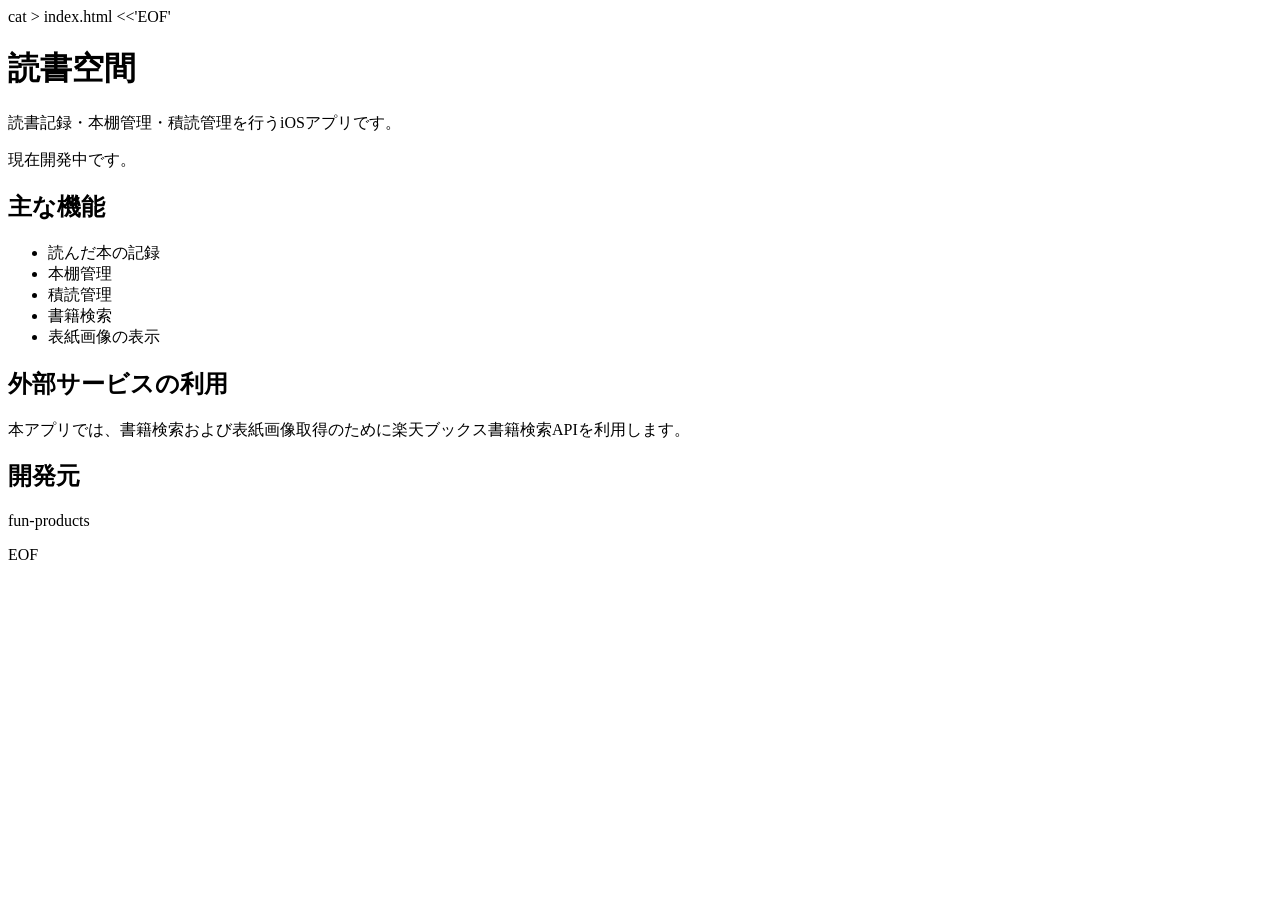
==== index.html @ 529e0588 "Add landing page" ====
cat > index.html <<'EOF' <!doctype html>
  <html lang="ja">

  <head>
    <meta charset="utf-8">
    <meta name="viewport" content="width=device-width, initial-scale=1">
    <title>読書空間</title>
    <meta name="description" content="読書記録・本棚管理・積読管理を行うiOSアプリ「読書空間」の紹介ページです。">
  </head>

  <body>
    <main>
      <h1>読書空間</h1>
      <p>読書記録・本棚管理・積読管理を行うiOSアプリです。</p>
      <p>現在開発中です。</p>

      <h2>主な機能</h2>
      <ul>
        <li>読んだ本の記録</li>
        <li>本棚管理</li>
        <li>積読管理</li>
        <li>書籍検索</li>
        <li>表紙画像の表示</li>
      </ul>

      <h2>外部サービスの利用</h2>
      <p>本アプリでは、書籍検索および表紙画像取得のために楽天ブックス書籍検索APIを利用します。</p>

      <h2>開発元</h2>
      <p>fun-products</p>
    </main>
  </body>

  </html>
  EOF
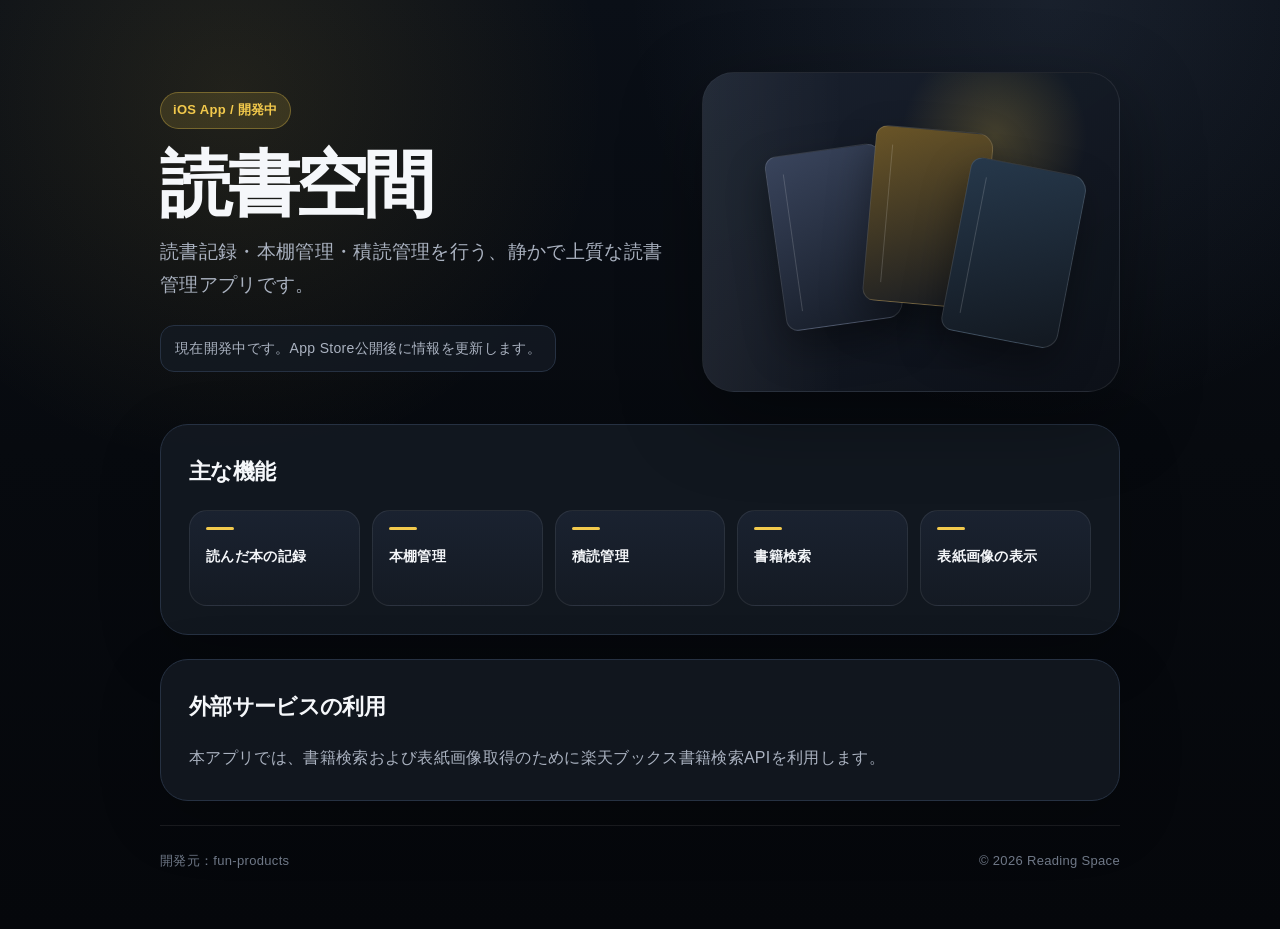
==== commit a4c4ad97: "Update landing page design" ====
--- a/index.html
+++ b/index.html
@@ -1,35 +1,307 @@
-cat > index.html <<'EOF' <!doctype html>
-  <html lang="ja">
-
-  <head>
-    <meta charset="utf-8">
-    <meta name="viewport" content="width=device-width, initial-scale=1">
-    <title>読書空間</title>
-    <meta name="description" content="読書記録・本棚管理・積読管理を行うiOSアプリ「読書空間」の紹介ページです。">
-  </head>
-
-  <body>
-    <main>
-      <h1>読書空間</h1>
-      <p>読書記録・本棚管理・積読管理を行うiOSアプリです。</p>
-      <p>現在開発中です。</p>
-
+<!doctype html>
+<html lang="ja">
+<head>
+  <meta charset="utf-8">
+  <meta name="viewport" content="width=device-width, initial-scale=1">
+  <title>読書空間</title>
+  <meta name="description" content="読書記録・本棚管理・積読管理を行うiOSアプリ「読書空間」の紹介ページです。">
+  <style>
+    :root {
+      --bg: #070A0F;
+      --bg-soft: #0D1118;
+      --card: #141A23;
+      --card-strong: #1A2230;
+      --border: #263142;
+      --text: #F5F7FA;
+      --muted: #AAB2C0;
+      --subtle: #6F7887;
+      --accent: #F2C94C;
+      --accent-soft: rgba(242, 201, 76, 0.14);
+      --shadow: rgba(0, 0, 0, 0.35);
+    }
+
+    * {
+      box-sizing: border-box;
+    }
+
+    html {
+      background: var(--bg);
+    }
+
+    body {
+      margin: 0;
+      min-height: 100vh;
+      font-family: -apple-system, BlinkMacSystemFont, "Hiragino Sans", "Hiragino Kaku Gothic ProN", "Yu Gothic", Meiryo, sans-serif;
+      color: var(--text);
+      background:
+        radial-gradient(circle at 18% 10%, rgba(242, 201, 76, 0.10), transparent 28%),
+        radial-gradient(circle at 82% 0%, rgba(115, 137, 174, 0.14), transparent 30%),
+        linear-gradient(180deg, #0A0F17 0%, var(--bg) 48%, #05070B 100%);
+      line-height: 1.75;
+      letter-spacing: 0.02em;
+    }
+
+    main {
+      width: min(960px, calc(100% - 40px));
+      margin: 0 auto;
+      padding: 72px 0 56px;
+    }
+
+    .hero {
+      display: grid;
+      grid-template-columns: 1.1fr 0.9fr;
+      gap: 32px;
+      align-items: center;
+      margin-bottom: 32px;
+    }
+
+    .badge {
+      display: inline-flex;
+      align-items: center;
+      gap: 8px;
+      padding: 6px 12px;
+      border: 1px solid rgba(242, 201, 76, 0.32);
+      border-radius: 999px;
+      color: var(--accent);
+      background: var(--accent-soft);
+      font-size: 13px;
+      font-weight: 650;
+    }
+
+    h1 {
+      margin: 18px 0 12px;
+      font-size: clamp(42px, 7vw, 72px);
+      line-height: 1.05;
+      letter-spacing: -0.06em;
+    }
+
+    .lead {
+      margin: 0;
+      max-width: 620px;
+      color: var(--muted);
+      font-size: clamp(16px, 2vw, 19px);
+    }
+
+    .status {
+      display: inline-flex;
+      margin-top: 24px;
+      padding: 10px 14px;
+      border: 1px solid var(--border);
+      border-radius: 14px;
+      color: var(--muted);
+      background: rgba(20, 26, 35, 0.78);
+      font-size: 14px;
+    }
+
+    .cover-stack {
+      position: relative;
+      min-height: 320px;
+      border: 1px solid rgba(255, 255, 255, 0.08);
+      border-radius: 32px;
+      background: linear-gradient(145deg, rgba(26, 34, 48, 0.92), rgba(13, 17, 24, 0.94));
+      box-shadow: 0 24px 80px var(--shadow);
+      overflow: hidden;
+    }
+
+    .cover-stack::before {
+      content: "";
+      position: absolute;
+      inset: 0;
+      background:
+        linear-gradient(90deg, rgba(255,255,255,0.05), transparent 34%),
+        radial-gradient(circle at 70% 20%, rgba(242,201,76,0.22), transparent 24%);
+    }
+
+    .book {
+      position: absolute;
+      width: 118px;
+      height: 176px;
+      border-radius: 12px 16px 16px 12px;
+      border: 1px solid rgba(255, 255, 255, 0.12);
+      background: linear-gradient(160deg, #273247, #111823);
+      box-shadow: 0 18px 40px rgba(0, 0, 0, 0.36);
+    }
+
+    .book::after {
+      content: "";
+      position: absolute;
+      left: 16px;
+      top: 18px;
+      bottom: 18px;
+      width: 1px;
+      background: rgba(255, 255, 255, 0.16);
+    }
+
+    .book:nth-child(1) {
+      left: 72px;
+      top: 76px;
+      transform: rotate(-8deg);
+      background: linear-gradient(160deg, #39445C, #151B26);
+    }
+
+    .book:nth-child(2) {
+      left: 166px;
+      top: 56px;
+      transform: rotate(5deg);
+      background: linear-gradient(160deg, #6A5527, #171B22);
+    }
+
+    .book:nth-child(3) {
+      left: 252px;
+      top: 92px;
+      transform: rotate(11deg);
+      background: linear-gradient(160deg, #26384B, #121820);
+    }
+
+    section {
+      margin-top: 24px;
+      padding: 28px;
+      border: 1px solid var(--border);
+      border-radius: 28px;
+      background: rgba(20, 26, 35, 0.82);
+      box-shadow: 0 18px 64px rgba(0, 0, 0, 0.20);
+    }
+
+    h2 {
+      margin: 0 0 18px;
+      font-size: 22px;
+      letter-spacing: -0.03em;
+    }
+
+    .features {
+      display: grid;
+      grid-template-columns: repeat(5, 1fr);
+      gap: 12px;
+      margin: 0;
+      padding: 0;
+      list-style: none;
+    }
+
+    .features li {
+      min-height: 96px;
+      padding: 16px;
+      border: 1px solid rgba(255, 255, 255, 0.08);
+      border-radius: 18px;
+      color: var(--text);
+      background: linear-gradient(180deg, var(--card-strong), var(--card));
+      font-size: 14px;
+      font-weight: 650;
+    }
+
+    .features li span {
+      display: block;
+      width: 28px;
+      height: 3px;
+      margin-bottom: 14px;
+      border-radius: 999px;
+      background: var(--accent);
+    }
+
+    .note {
+      margin: 0;
+      color: var(--muted);
+    }
+
+    .footer {
+      display: flex;
+      justify-content: space-between;
+      gap: 16px;
+      margin-top: 24px;
+      padding-top: 24px;
+      border-top: 1px solid rgba(255, 255, 255, 0.08);
+      color: var(--subtle);
+      font-size: 13px;
+    }
+
+    a {
+      color: var(--accent);
+      text-decoration: none;
+    }
+
+    a:hover {
+      text-decoration: underline;
+    }
+
+    @media (max-width: 820px) {
+      main {
+        width: min(100% - 28px, 640px);
+        padding-top: 48px;
+      }
+
+      .hero {
+        grid-template-columns: 1fr;
+      }
+
+      .cover-stack {
+        min-height: 240px;
+      }
+
+      .book:nth-child(1) { left: 52px; top: 52px; }
+      .book:nth-child(2) { left: 142px; top: 34px; }
+      .book:nth-child(3) { left: 228px; top: 66px; }
+
+      .features {
+        grid-template-columns: 1fr 1fr;
+      }
+    }
+
+    @media (max-width: 520px) {
+      .features {
+        grid-template-columns: 1fr;
+      }
+
+      section {
+        padding: 22px;
+        border-radius: 22px;
+      }
+
+      .cover-stack {
+        display: none;
+      }
+
+      .footer {
+        flex-direction: column;
+      }
+    }
+  </style>
+</head>
+<body>
+  <main>
+    <div class="hero">
+      <div>
+        <div class="badge">iOS App / 開発中</div>
+        <h1>読書空間</h1>
+        <p class="lead">読書記録・本棚管理・積読管理を行う、静かで上質な読書管理アプリです。</p>
+        <div class="status">現在開発中です。App Store公開後に情報を更新します。</div>
+      </div>
+
+      <div class="cover-stack" aria-hidden="true">
+        <div class="book"></div>
+        <div class="book"></div>
+        <div class="book"></div>
+      </div>
+    </div>
+
+    <section>
       <h2>主な機能</h2>
-      <ul>
-        <li>読んだ本の記録</li>
-        <li>本棚管理</li>
-        <li>積読管理</li>
-        <li>書籍検索</li>
-        <li>表紙画像の表示</li>
+      <ul class="features">
+        <li><span></span>読んだ本の記録</li>
+        <li><span></span>本棚管理</li>
+        <li><span></span>積読管理</li>
+        <li><span></span>書籍検索</li>
+        <li><span></span>表紙画像の表示</li>
       </ul>
-
+    </section>
+
+    <section>
       <h2>外部サービスの利用</h2>
-      <p>本アプリでは、書籍検索および表紙画像取得のために楽天ブックス書籍検索APIを利用します。</p>
-
-      <h2>開発元</h2>
-      <p>fun-products</p>
-    </main>
-  </body>
-
-  </html>
-  EOF+      <p class="note">本アプリでは、書籍検索および表紙画像取得のために楽天ブックス書籍検索APIを利用します。</p>
+    </section>
+
+    <div class="footer">
+      <span>開発元：fun-products</span>
+      <span>© 2026 Reading Space</span>
+    </div>
+  </main>
+</body>
+</html>
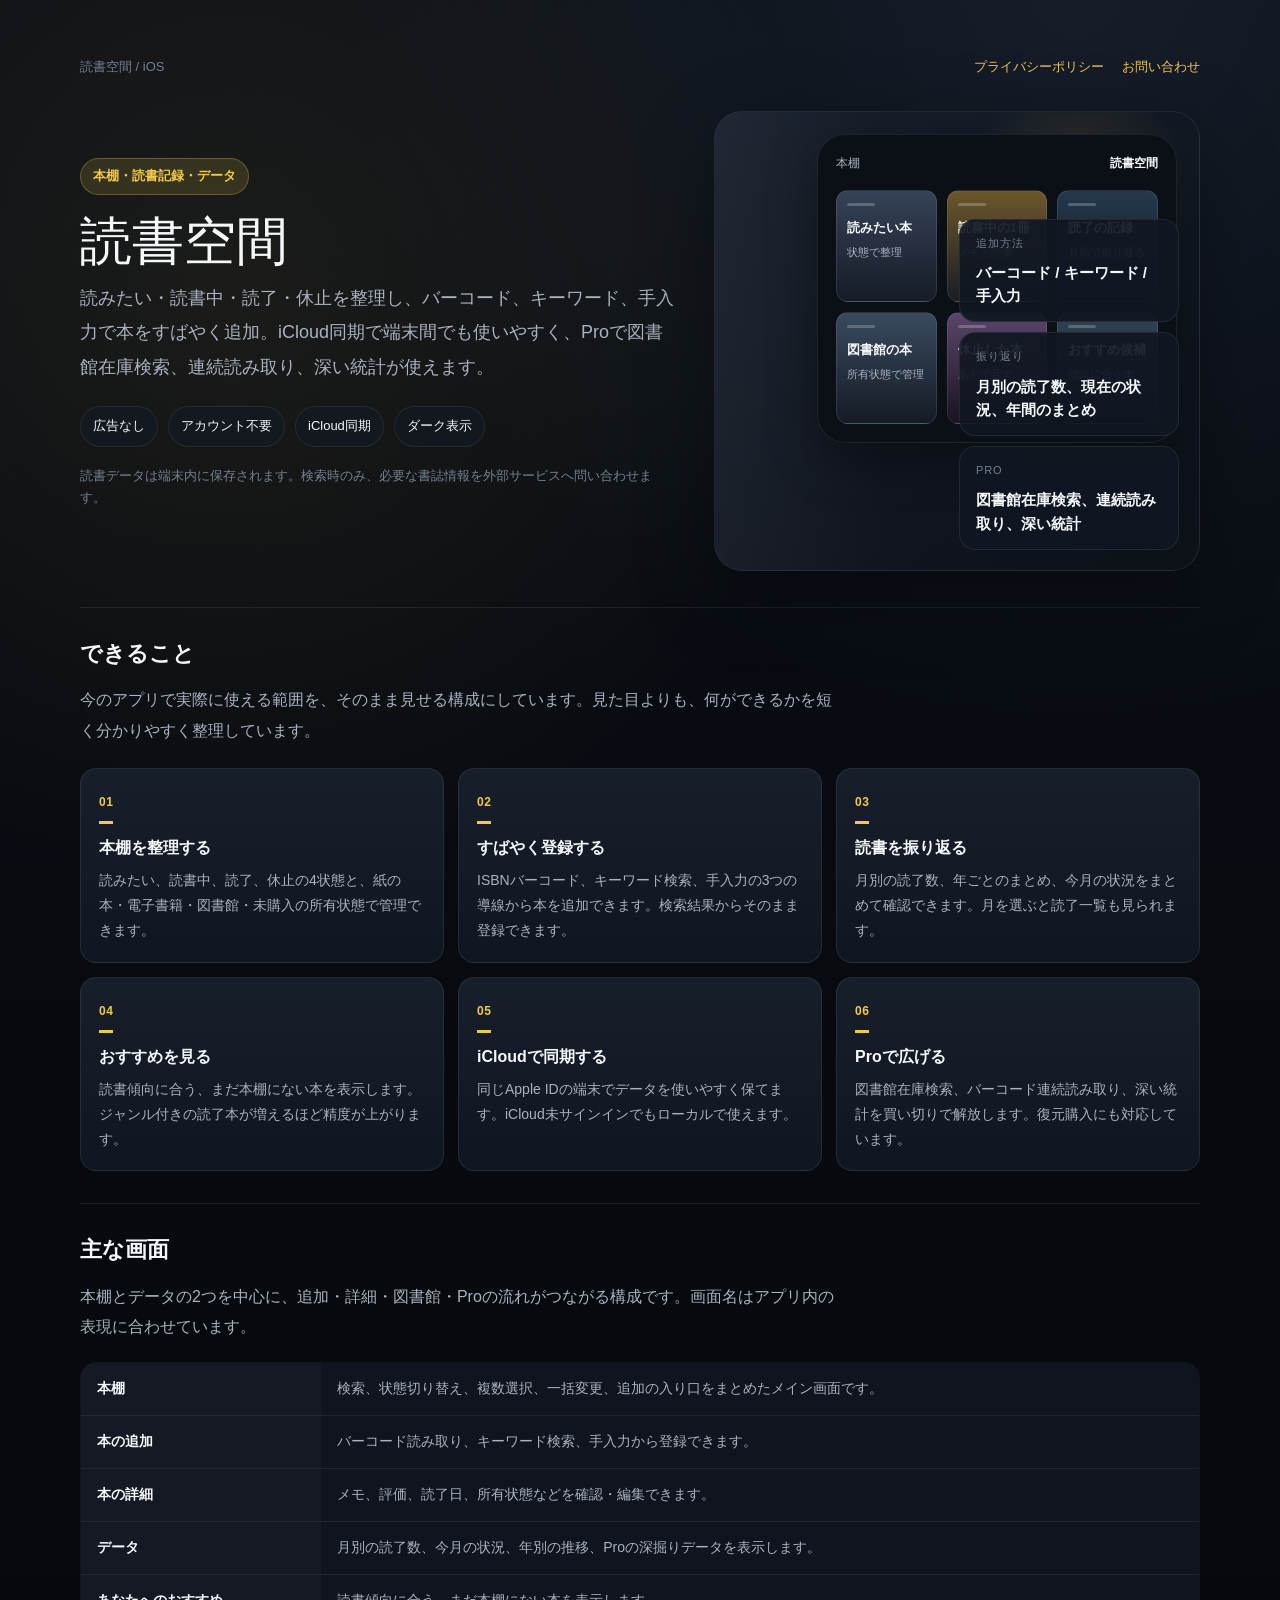
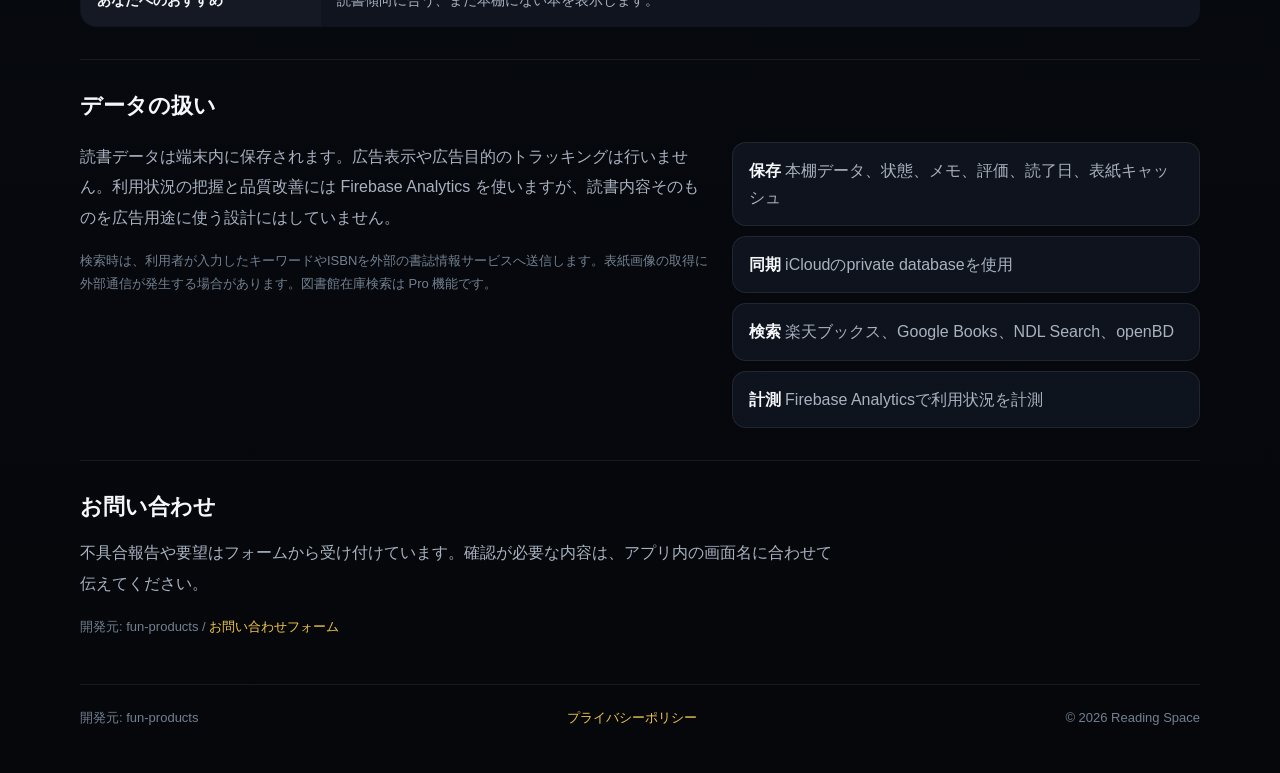
==== commit 57629c54: "Update App Store pages" ====
--- a/index.html
+++ b/index.html
@@ -3,21 +3,21 @@
 <head>
   <meta charset="utf-8">
   <meta name="viewport" content="width=device-width, initial-scale=1">
-  <title>読書空間</title>
-  <meta name="description" content="読書記録・本棚管理・積読管理を行うiOSアプリ「読書空間」の紹介ページです。">
+  <title>読書空間｜本棚と読書記録</title>
+  <meta name="description" content="読書空間は、本棚管理・読書記録・データの振り返りをまとめたiOSアプリです。バーコード、キーワード、手入力で本を追加でき、iCloud同期やProの図書館在庫検索、連続読み取り、深い統計に対応します。">
   <style>
     :root {
       --bg: #070A0F;
       --bg-soft: #0D1118;
-      --card: #141A23;
-      --card-strong: #1A2230;
-      --border: #263142;
+      --panel: #111722;
+      --panel-strong: #18202D;
+      --line: #253041;
       --text: #F5F7FA;
       --muted: #AAB2C0;
-      --subtle: #6F7887;
+      --subtle: #738091;
       --accent: #F2C94C;
       --accent-soft: rgba(242, 201, 76, 0.14);
-      --shadow: rgba(0, 0, 0, 0.35);
+      --shadow: rgba(0, 0, 0, 0.32);
     }
 
     * {
@@ -34,25 +34,52 @@
       font-family: -apple-system, BlinkMacSystemFont, "Hiragino Sans", "Hiragino Kaku Gothic ProN", "Yu Gothic", Meiryo, sans-serif;
       color: var(--text);
       background:
-        radial-gradient(circle at 18% 10%, rgba(242, 201, 76, 0.10), transparent 28%),
-        radial-gradient(circle at 82% 0%, rgba(115, 137, 174, 0.14), transparent 30%),
-        linear-gradient(180deg, #0A0F17 0%, var(--bg) 48%, #05070B 100%);
+        radial-gradient(circle at 18% 12%, rgba(242, 201, 76, 0.08), transparent 26%),
+        radial-gradient(circle at 84% 0%, rgba(110, 132, 171, 0.12), transparent 28%),
+        linear-gradient(180deg, #0A0F17 0%, var(--bg) 42%, #05070B 100%);
       line-height: 1.75;
-      letter-spacing: 0.02em;
+      letter-spacing: 0;
+    }
+
+    a {
+      color: var(--accent);
+      text-decoration: none;
+    }
+
+    a:hover {
+      text-decoration: underline;
     }
 
     main {
-      width: min(960px, calc(100% - 40px));
+      width: min(1120px, calc(100% - 40px));
       margin: 0 auto;
-      padding: 72px 0 56px;
+      padding: 56px 0 44px;
+    }
+
+    .topbar {
+      display: flex;
+      justify-content: space-between;
+      gap: 16px;
+      align-items: center;
+      margin-bottom: 32px;
+      color: var(--subtle);
+      font-size: 13px;
+    }
+
+    .topbar__links {
+      display: flex;
+      gap: 18px;
+      flex-wrap: wrap;
+      justify-content: flex-end;
     }
 
     .hero {
       display: grid;
-      grid-template-columns: 1.1fr 0.9fr;
-      gap: 32px;
+      grid-template-columns: minmax(0, 1.1fr) minmax(0, 0.9fr);
+      gap: 40px;
       align-items: center;
-      margin-bottom: 32px;
+      padding-bottom: 36px;
+      border-bottom: 1px solid rgba(255, 255, 255, 0.08);
     }
 
     .badge {
@@ -60,203 +87,398 @@
       align-items: center;
       gap: 8px;
       padding: 6px 12px;
-      border: 1px solid rgba(242, 201, 76, 0.32);
+      border: 1px solid rgba(242, 201, 76, 0.28);
       border-radius: 999px;
+      background: var(--accent-soft);
       color: var(--accent);
-      background: var(--accent-soft);
       font-size: 13px;
-      font-weight: 650;
+      font-weight: 600;
     }
 
     h1 {
       margin: 18px 0 12px;
-      font-size: clamp(42px, 7vw, 72px);
-      line-height: 1.05;
-      letter-spacing: -0.06em;
+      font-size: 52px;
+      line-height: 1.08;
+      font-weight: 300;
+      letter-spacing: 0;
     }
 
     .lead {
       margin: 0;
-      max-width: 620px;
+      max-width: 660px;
       color: var(--muted);
-      font-size: clamp(16px, 2vw, 19px);
-    }
-
-    .status {
-      display: inline-flex;
-      margin-top: 24px;
-      padding: 10px 14px;
-      border: 1px solid var(--border);
-      border-radius: 14px;
-      color: var(--muted);
-      background: rgba(20, 26, 35, 0.78);
-      font-size: 14px;
-    }
-
-    .cover-stack {
+      font-size: 18px;
+      line-height: 1.9;
+    }
+
+    .chips {
+      display: flex;
+      flex-wrap: wrap;
+      gap: 10px;
+      margin-top: 22px;
+    }
+
+    .chip {
+      padding: 8px 12px;
+      border: 1px solid rgba(255, 255, 255, 0.08);
+      border-radius: 999px;
+      background: rgba(20, 26, 35, 0.72);
+      color: var(--text);
+      font-size: 13px;
+    }
+
+    .hero__note {
+      margin-top: 18px;
+      color: var(--subtle);
+      font-size: 13px;
+    }
+
+    .mockup {
       position: relative;
-      min-height: 320px;
+      min-height: 460px;
+      padding: 22px;
       border: 1px solid rgba(255, 255, 255, 0.08);
-      border-radius: 32px;
-      background: linear-gradient(145deg, rgba(26, 34, 48, 0.92), rgba(13, 17, 24, 0.94));
+      border-radius: 28px;
+      background: linear-gradient(145deg, rgba(24, 32, 45, 0.94), rgba(13, 17, 24, 0.96));
       box-shadow: 0 24px 80px var(--shadow);
       overflow: hidden;
     }
 
-    .cover-stack::before {
+    .mockup::before {
       content: "";
       position: absolute;
       inset: 0;
       background:
-        linear-gradient(90deg, rgba(255,255,255,0.05), transparent 34%),
-        radial-gradient(circle at 70% 20%, rgba(242,201,76,0.22), transparent 24%);
+        linear-gradient(90deg, rgba(255, 255, 255, 0.04), transparent 36%),
+        radial-gradient(circle at 75% 18%, rgba(242, 201, 76, 0.16), transparent 22%);
+      pointer-events: none;
+    }
+
+    .device {
+      position: relative;
+      width: min(100%, 360px);
+      margin-left: auto;
+      border-radius: 28px;
+      padding: 18px;
+      background: #0B1017;
+      border: 1px solid rgba(255, 255, 255, 0.08);
+      box-shadow: 0 18px 48px rgba(0, 0, 0, 0.34);
+    }
+
+    .device__bar {
+      display: flex;
+      justify-content: space-between;
+      align-items: center;
+      margin-bottom: 16px;
+      color: var(--muted);
+      font-size: 12px;
+    }
+
+    .device__title {
+      color: var(--text);
+      font-weight: 600;
+      letter-spacing: 0;
+    }
+
+    .shelf {
+      display: grid;
+      grid-template-columns: repeat(3, minmax(0, 1fr));
+      gap: 10px;
     }
 
     .book {
-      position: absolute;
-      width: 118px;
-      height: 176px;
-      border-radius: 12px 16px 16px 12px;
-      border: 1px solid rgba(255, 255, 255, 0.12);
-      background: linear-gradient(160deg, #273247, #111823);
-      box-shadow: 0 18px 40px rgba(0, 0, 0, 0.36);
-    }
-
-    .book::after {
-      content: "";
-      position: absolute;
-      left: 16px;
-      top: 18px;
-      bottom: 18px;
-      width: 1px;
-      background: rgba(255, 255, 255, 0.16);
+      min-height: 112px;
+      padding: 12px 10px;
+      border-radius: 12px;
+      border: 1px solid rgba(255, 255, 255, 0.1);
+      background: linear-gradient(180deg, var(--panel-strong), var(--panel));
     }
 
     .book:nth-child(1) {
-      left: 72px;
-      top: 76px;
-      transform: rotate(-8deg);
-      background: linear-gradient(160deg, #39445C, #151B26);
+      background: linear-gradient(180deg, #364257, #161C27);
     }
 
     .book:nth-child(2) {
-      left: 166px;
-      top: 56px;
-      transform: rotate(5deg);
-      background: linear-gradient(160deg, #6A5527, #171B22);
+      background: linear-gradient(180deg, #6D572B, #181C24);
     }
 
     .book:nth-child(3) {
-      left: 252px;
-      top: 92px;
-      transform: rotate(11deg);
-      background: linear-gradient(160deg, #26384B, #121820);
-    }
-
-    section {
-      margin-top: 24px;
-      padding: 28px;
-      border: 1px solid var(--border);
-      border-radius: 28px;
-      background: rgba(20, 26, 35, 0.82);
-      box-shadow: 0 18px 64px rgba(0, 0, 0, 0.20);
-    }
-
-    h2 {
-      margin: 0 0 18px;
-      font-size: 22px;
-      letter-spacing: -0.03em;
-    }
-
-    .features {
-      display: grid;
-      grid-template-columns: repeat(5, 1fr);
-      gap: 12px;
-      margin: 0;
-      padding: 0;
-      list-style: none;
-    }
-
-    .features li {
-      min-height: 96px;
-      padding: 16px;
-      border: 1px solid rgba(255, 255, 255, 0.08);
-      border-radius: 18px;
-      color: var(--text);
-      background: linear-gradient(180deg, var(--card-strong), var(--card));
-      font-size: 14px;
-      font-weight: 650;
-    }
-
-    .features li span {
+      background: linear-gradient(180deg, #24384D, #121820);
+    }
+
+    .book:nth-child(4) {
+      background: linear-gradient(180deg, #394A5E, #151B25);
+    }
+
+    .book:nth-child(5) {
+      background: linear-gradient(180deg, #5A4669, #18141F);
+    }
+
+    .book:nth-child(6) {
+      background: linear-gradient(180deg, #334455, #121820);
+    }
+
+    .book__line {
       display: block;
       width: 28px;
       height: 3px;
-      margin-bottom: 14px;
+      margin-bottom: 12px;
       border-radius: 999px;
-      background: var(--accent);
+      background: rgba(255, 255, 255, 0.22);
+    }
+
+    .book__title {
+      margin: 0;
+      font-size: 13px;
+      line-height: 1.5;
+      color: var(--text);
+      font-weight: 600;
+    }
+
+    .book__meta {
+      margin-top: 8px;
+      color: var(--muted);
+      font-size: 11px;
+      line-height: 1.4;
+    }
+
+    .mockup__stack {
+      position: absolute;
+      right: 20px;
+      bottom: 20px;
+      width: min(48%, 220px);
+      display: grid;
+      gap: 10px;
+    }
+
+    .summary {
+      padding: 14px 16px;
+      border-radius: 16px;
+      border: 1px solid rgba(255, 255, 255, 0.08);
+      background: rgba(17, 23, 34, 0.92);
+    }
+
+    .summary__label {
+      color: var(--subtle);
+      font-size: 11px;
+      margin-bottom: 8px;
+      text-transform: uppercase;
+      letter-spacing: 0.08em;
+    }
+
+    .summary__value {
+      margin: 0;
+      color: var(--text);
+      font-size: 15px;
+      line-height: 1.55;
+      font-weight: 600;
+    }
+
+    section {
+      padding: 32px 0;
+      border-bottom: 1px solid rgba(255, 255, 255, 0.08);
+    }
+
+    .section__heading {
+      display: flex;
+      align-items: baseline;
+      gap: 10px;
+      margin-bottom: 18px;
+    }
+
+    h2 {
+      margin: 0;
+      font-size: 22px;
+      line-height: 1.25;
+      font-weight: 600;
+    }
+
+    .section__copy {
+      margin: 0;
+      color: var(--muted);
+      max-width: 760px;
+      line-height: 1.9;
+    }
+
+    .features {
+      display: grid;
+      grid-template-columns: repeat(3, minmax(0, 1fr));
+      gap: 14px;
+      margin-top: 22px;
+    }
+
+    .feature {
+      padding: 18px;
+      border: 1px solid rgba(255, 255, 255, 0.08);
+      border-radius: 16px;
+      background: linear-gradient(180deg, rgba(24, 32, 45, 0.96), rgba(17, 23, 34, 0.96));
+    }
+
+    .feature__kicker {
+      display: inline-block;
+      margin-bottom: 12px;
+      padding-bottom: 8px;
+      border-bottom: 3px solid var(--accent);
+      color: var(--accent);
+      font-size: 12px;
+      font-weight: 700;
+      letter-spacing: 0.04em;
+    }
+
+    .feature h3 {
+      margin: 0 0 8px;
+      font-size: 16px;
+      line-height: 1.5;
+    }
+
+    .feature p {
+      margin: 0;
+      color: var(--muted);
+      font-size: 14px;
+      line-height: 1.8;
+    }
+
+    .split {
+      display: grid;
+      grid-template-columns: minmax(0, 1.15fr) minmax(0, 0.85fr);
+      gap: 18px;
+      align-items: start;
+      margin-top: 22px;
+    }
+
+    .list {
+      display: grid;
+      gap: 10px;
+      margin: 0;
+      padding: 0;
+      list-style: none;
+    }
+
+    .list li {
+      padding: 14px 16px;
+      border: 1px solid rgba(255, 255, 255, 0.08);
+      border-radius: 14px;
+      background: rgba(17, 23, 34, 0.82);
+      color: var(--muted);
+      line-height: 1.7;
+    }
+
+    .list strong {
+      color: var(--text);
+      font-weight: 600;
+    }
+
+    .table {
+      width: 100%;
+      border-collapse: collapse;
+      margin-top: 20px;
+      overflow: hidden;
+      border: 1px solid rgba(255, 255, 255, 0.08);
+      border-radius: 16px;
+      background: rgba(17, 23, 34, 0.86);
+    }
+
+    .table th,
+    .table td {
+      padding: 14px 16px;
+      border-bottom: 1px solid rgba(255, 255, 255, 0.07);
+      text-align: left;
+      vertical-align: top;
+      font-size: 14px;
+      line-height: 1.7;
+    }
+
+    .table th {
+      color: var(--text);
+      font-weight: 600;
+      background: rgba(255, 255, 255, 0.02);
+    }
+
+    .table td {
+      color: var(--muted);
+    }
+
+    .table tr:last-child th,
+    .table tr:last-child td {
+      border-bottom: 0;
     }
 
     .note {
-      margin: 0;
-      color: var(--muted);
+      margin-top: 16px;
+      color: var(--subtle);
+      font-size: 13px;
+      line-height: 1.8;
     }
 
     .footer {
       display: flex;
       justify-content: space-between;
       gap: 16px;
-      margin-top: 24px;
-      padding-top: 24px;
-      border-top: 1px solid rgba(255, 255, 255, 0.08);
+      padding-top: 22px;
       color: var(--subtle);
       font-size: 13px;
-    }
-
-    a {
-      color: var(--accent);
-      text-decoration: none;
-    }
-
-    a:hover {
-      text-decoration: underline;
-    }
-
-    @media (max-width: 820px) {
+      flex-wrap: wrap;
+    }
+
+    @media (max-width: 960px) {
+      h1 {
+        font-size: 42px;
+      }
+
+      .hero,
+      .split {
+        grid-template-columns: 1fr;
+      }
+
+      .mockup {
+        min-height: auto;
+      }
+
+      .device {
+        width: 100%;
+        margin-left: 0;
+      }
+
+      .mockup__stack {
+        position: static;
+        width: 100%;
+        margin-top: 14px;
+      }
+
+      .features {
+        grid-template-columns: 1fr 1fr;
+      }
+    }
+
+    @media (max-width: 640px) {
       main {
         width: min(100% - 28px, 640px);
-        padding-top: 48px;
-      }
-
-      .hero {
-        grid-template-columns: 1fr;
-      }
-
-      .cover-stack {
-        min-height: 240px;
-      }
-
-      .book:nth-child(1) { left: 52px; top: 52px; }
-      .book:nth-child(2) { left: 142px; top: 34px; }
-      .book:nth-child(3) { left: 228px; top: 66px; }
-
-      .features {
-        grid-template-columns: 1fr 1fr;
-      }
-    }
-
-    @media (max-width: 520px) {
+        padding-top: 28px;
+      }
+
+      .topbar {
+        align-items: flex-start;
+        flex-direction: column;
+      }
+
+      .topbar__links {
+        justify-content: flex-start;
+      }
+
+      h1 {
+        font-size: 34px;
+      }
+
+      .lead {
+        font-size: 16px;
+      }
+
       .features {
         grid-template-columns: 1fr;
       }
 
-      section {
-        padding: 22px;
-        border-radius: 22px;
-      }
-
-      .cover-stack {
-        display: none;
+      .shelf {
+        grid-template-columns: 1fr 1fr;
       }
 
       .footer {
@@ -267,39 +489,161 @@
 </head>
 <body>
   <main>
-    <div class="hero">
+    <div class="topbar">
+      <div>読書空間 / iOS</div>
+      <div class="topbar__links">
+        <a href="./privacy.html">プライバシーポリシー</a>
+        <a href="https://forms.gle/rgJPeCP5XkCUHqcw6" target="_blank" rel="noopener">お問い合わせ</a>
+      </div>
+    </div>
+
+    <header class="hero">
       <div>
-        <div class="badge">iOS App / 開発中</div>
+        <div class="badge">本棚・読書記録・データ</div>
         <h1>読書空間</h1>
-        <p class="lead">読書記録・本棚管理・積読管理を行う、静かで上質な読書管理アプリです。</p>
-        <div class="status">現在開発中です。App Store公開後に情報を更新します。</div>
-      </div>
-
-      <div class="cover-stack" aria-hidden="true">
-        <div class="book"></div>
-        <div class="book"></div>
-        <div class="book"></div>
-      </div>
-    </div>
+        <p class="lead">読みたい・読書中・読了・休止を整理し、バーコード、キーワード、手入力で本をすばやく追加。iCloud同期で端末間でも使いやすく、Proで図書館在庫検索、連続読み取り、深い統計が使えます。</p>
+        <div class="chips" aria-label="アプリの特長">
+          <span class="chip">広告なし</span>
+          <span class="chip">アカウント不要</span>
+          <span class="chip">iCloud同期</span>
+          <span class="chip">ダーク表示</span>
+        </div>
+        <p class="hero__note">読書データは端末内に保存されます。検索時のみ、必要な書誌情報を外部サービスへ問い合わせます。</p>
+      </div>
+
+      <div class="mockup" aria-hidden="true">
+        <div class="device">
+          <div class="device__bar">
+            <span>本棚</span>
+            <span class="device__title">読書空間</span>
+          </div>
+          <div class="shelf">
+            <div class="book"><span class="book__line"></span><p class="book__title">読みたい本</p><p class="book__meta">状態で整理</p></div>
+            <div class="book"><span class="book__line"></span><p class="book__title">読書中の1冊</p><p class="book__meta">メモと評価</p></div>
+            <div class="book"><span class="book__line"></span><p class="book__title">読了の記録</p><p class="book__meta">月別で振り返る</p></div>
+            <div class="book"><span class="book__line"></span><p class="book__title">図書館の本</p><p class="book__meta">所有状態で管理</p></div>
+            <div class="book"><span class="book__line"></span><p class="book__title">休止した本</p><p class="book__meta">あとで戻す</p></div>
+            <div class="book"><span class="book__line"></span><p class="book__title">おすすめ候補</p><p class="book__meta">傾向に合う本</p></div>
+          </div>
+        </div>
+
+        <div class="mockup__stack">
+          <div class="summary">
+            <div class="summary__label">追加方法</div>
+            <p class="summary__value">バーコード / キーワード / 手入力</p>
+          </div>
+          <div class="summary">
+            <div class="summary__label">振り返り</div>
+            <p class="summary__value">月別の読了数、現在の状況、年間のまとめ</p>
+          </div>
+          <div class="summary">
+            <div class="summary__label">Pro</div>
+            <p class="summary__value">図書館在庫検索、連続読み取り、深い統計</p>
+          </div>
+        </div>
+      </div>
+    </header>
 
     <section>
-      <h2>主な機能</h2>
-      <ul class="features">
-        <li><span></span>読んだ本の記録</li>
-        <li><span></span>本棚管理</li>
-        <li><span></span>積読管理</li>
-        <li><span></span>書籍検索</li>
-        <li><span></span>表紙画像の表示</li>
-      </ul>
+      <div class="section__heading">
+        <h2>できること</h2>
+      </div>
+      <p class="section__copy">今のアプリで実際に使える範囲を、そのまま見せる構成にしています。見た目よりも、何ができるかを短く分かりやすく整理しています。</p>
+
+      <div class="features">
+        <article class="feature">
+          <div class="feature__kicker">01</div>
+          <h3>本棚を整理する</h3>
+          <p>読みたい、読書中、読了、休止の4状態と、紙の本・電子書籍・図書館・未購入の所有状態で管理できます。</p>
+        </article>
+        <article class="feature">
+          <div class="feature__kicker">02</div>
+          <h3>すばやく登録する</h3>
+          <p>ISBNバーコード、キーワード検索、手入力の3つの導線から本を追加できます。検索結果からそのまま登録できます。</p>
+        </article>
+        <article class="feature">
+          <div class="feature__kicker">03</div>
+          <h3>読書を振り返る</h3>
+          <p>月別の読了数、年ごとのまとめ、今月の状況をまとめて確認できます。月を選ぶと読了一覧も見られます。</p>
+        </article>
+        <article class="feature">
+          <div class="feature__kicker">04</div>
+          <h3>おすすめを見る</h3>
+          <p>読書傾向に合う、まだ本棚にない本を表示します。ジャンル付きの読了本が増えるほど精度が上がります。</p>
+        </article>
+        <article class="feature">
+          <div class="feature__kicker">05</div>
+          <h3>iCloudで同期する</h3>
+          <p>同じApple IDの端末でデータを使いやすく保てます。iCloud未サインインでもローカルで使えます。</p>
+        </article>
+        <article class="feature">
+          <div class="feature__kicker">06</div>
+          <h3>Proで広げる</h3>
+          <p>図書館在庫検索、バーコード連続読み取り、深い統計を買い切りで解放します。復元購入にも対応しています。</p>
+        </article>
+      </div>
     </section>
 
     <section>
-      <h2>外部サービスの利用</h2>
-      <p class="note">本アプリでは、書籍検索および表紙画像取得のために楽天ブックス書籍検索APIを利用します。</p>
+      <div class="section__heading">
+        <h2>主な画面</h2>
+      </div>
+      <p class="section__copy">本棚とデータの2つを中心に、追加・詳細・図書館・Proの流れがつながる構成です。画面名はアプリ内の表現に合わせています。</p>
+
+      <table class="table" aria-label="主な画面一覧">
+        <tr>
+          <th>本棚</th>
+          <td>検索、状態切り替え、複数選択、一括変更、追加の入り口をまとめたメイン画面です。</td>
+        </tr>
+        <tr>
+          <th>本の追加</th>
+          <td>バーコード読み取り、キーワード検索、手入力から登録できます。</td>
+        </tr>
+        <tr>
+          <th>本の詳細</th>
+          <td>メモ、評価、読了日、所有状態などを確認・編集できます。</td>
+        </tr>
+        <tr>
+          <th>データ</th>
+          <td>月別の読了数、今月の状況、年別の推移、Proの深掘りデータを表示します。</td>
+        </tr>
+        <tr>
+          <th>あなたへのおすすめ</th>
+          <td>読書傾向に合う、まだ本棚にない本を表示します。</td>
+        </tr>
+      </table>
     </section>
 
+    <section>
+      <div class="section__heading">
+        <h2>データの扱い</h2>
+      </div>
+      <div class="split">
+        <div>
+          <p class="section__copy">読書データは端末内に保存されます。広告表示や広告目的のトラッキングは行いません。利用状況の把握と品質改善には Firebase Analytics を使いますが、読書内容そのものを広告用途に使う設計にはしていません。</p>
+          <p class="note">検索時は、利用者が入力したキーワードやISBNを外部の書誌情報サービスへ送信します。表紙画像の取得に外部通信が発生する場合があります。図書館在庫検索は Pro 機能です。</p>
+        </div>
+
+        <ul class="list">
+          <li><strong>保存</strong> 本棚データ、状態、メモ、評価、読了日、表紙キャッシュ</li>
+          <li><strong>同期</strong> iCloudのprivate databaseを使用</li>
+          <li><strong>検索</strong> 楽天ブックス、Google Books、NDL Search、openBD</li>
+          <li><strong>計測</strong> Firebase Analyticsで利用状況を計測</li>
+        </ul>
+      </div>
+    </section>
+
+    <section>
+      <div class="section__heading">
+        <h2>お問い合わせ</h2>
+      </div>
+      <p class="section__copy">不具合報告や要望はフォームから受け付けています。確認が必要な内容は、アプリ内の画面名に合わせて伝えてください。</p>
+      <p class="note">開発元: fun-products / <a href="https://forms.gle/rgJPeCP5XkCUHqcw6" target="_blank" rel="noopener">お問い合わせフォーム</a></p>
+    </section>
+
     <div class="footer">
-      <span>開発元：fun-products</span>
+      <span>開発元: fun-products</span>
+      <span><a href="./privacy.html">プライバシーポリシー</a></span>
       <span>© 2026 Reading Space</span>
     </div>
   </main>
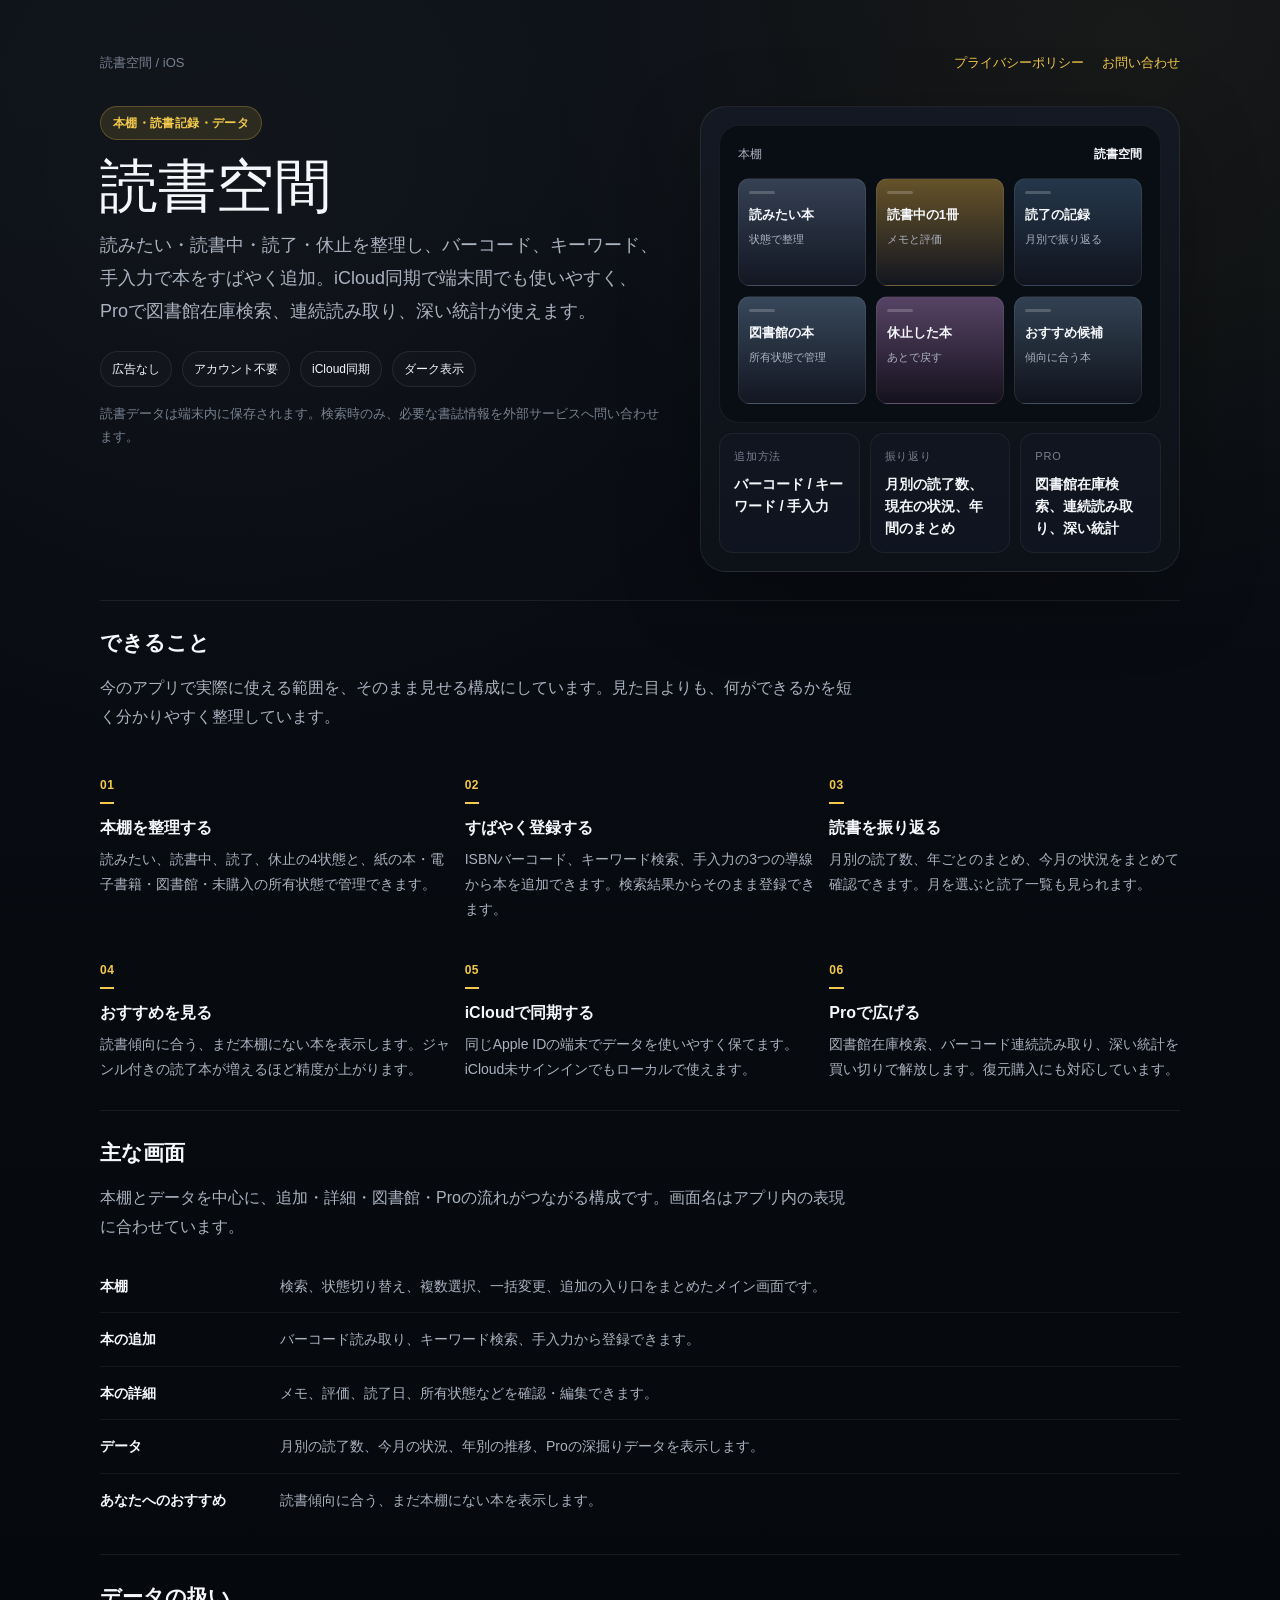
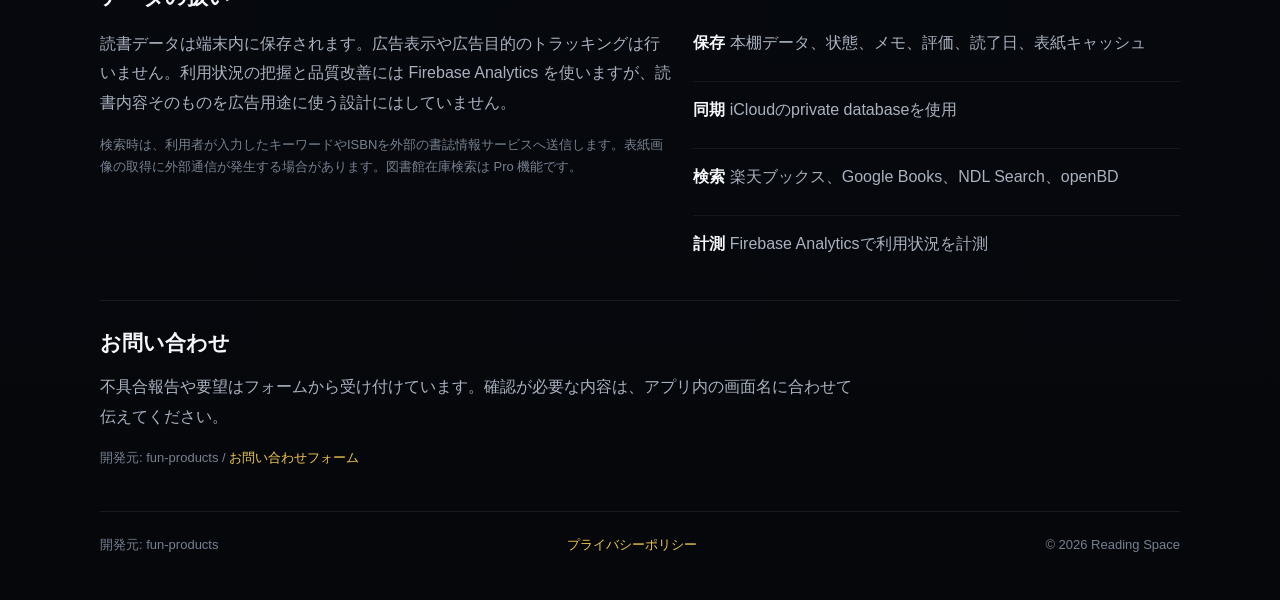
==== commit 255801a1: "Update App Store pages" ====
--- a/index.html
+++ b/index.html
@@ -7,38 +7,40 @@
   <meta name="description" content="読書空間は、本棚管理・読書記録・データの振り返りをまとめたiOSアプリです。バーコード、キーワード、手入力で本を追加でき、iCloud同期やProの図書館在庫検索、連続読み取り、深い統計に対応します。">
   <style>
     :root {
-      --bg: #070A0F;
-      --bg-soft: #0D1118;
-      --panel: #111722;
-      --panel-strong: #18202D;
-      --line: #253041;
-      --text: #F5F7FA;
-      --muted: #AAB2C0;
-      --subtle: #738091;
-      --accent: #F2C94C;
-      --accent-soft: rgba(242, 201, 76, 0.14);
-      --shadow: rgba(0, 0, 0, 0.32);
-    }
-
-    * {
-      box-sizing: border-box;
-    }
+      color-scheme: dark;
+      --bg: #070a0f;
+      --bg-soft: #0d1118;
+      --surface: rgba(18, 24, 34, 0.82);
+      --surface-strong: rgba(22, 29, 41, 0.94);
+      --line: rgba(255, 255, 255, 0.08);
+      --text: #f5f7fa;
+      --muted: #aab2c0;
+      --subtle: #778190;
+      --accent: #f2c94c;
+      --accent-soft: rgba(242, 201, 76, 0.12);
+      --shadow: rgba(0, 0, 0, 0.28);
+    }
+
+    * { box-sizing: border-box; }
 
     html {
       background: var(--bg);
+      overflow-x: clip;
     }
 
     body {
       margin: 0;
       min-height: 100vh;
       font-family: -apple-system, BlinkMacSystemFont, "Hiragino Sans", "Hiragino Kaku Gothic ProN", "Yu Gothic", Meiryo, sans-serif;
+      background:
+        radial-gradient(circle at 18% 8%, rgba(255, 255, 255, 0.03), transparent 26%),
+        radial-gradient(circle at 88% 2%, rgba(242, 201, 76, 0.06), transparent 24%),
+        linear-gradient(180deg, #0b0f16 0%, var(--bg) 42%, #05070b 100%);
       color: var(--text);
-      background:
-        radial-gradient(circle at 18% 12%, rgba(242, 201, 76, 0.08), transparent 26%),
-        radial-gradient(circle at 84% 0%, rgba(110, 132, 171, 0.12), transparent 28%),
-        linear-gradient(180deg, #0A0F17 0%, var(--bg) 42%, #05070B 100%);
-      line-height: 1.75;
+      line-height: 1.7;
       letter-spacing: 0;
+      overflow-x: clip;
+      font-feature-settings: "ss01" 1;
     }
 
     a {
@@ -51,22 +53,22 @@
     }
 
     main {
-      width: min(1120px, calc(100% - 40px));
+      width: min(1080px, calc(100% - 40px));
       margin: 0 auto;
-      padding: 56px 0 44px;
-    }
-
-    .topbar {
+      padding: 52px 0 44px;
+    }
+
+    .topline {
       display: flex;
       justify-content: space-between;
-      gap: 16px;
+      gap: 18px;
       align-items: center;
       margin-bottom: 32px;
       color: var(--subtle);
       font-size: 13px;
     }
 
-    .topbar__links {
+    .topline__links {
       display: flex;
       gap: 18px;
       flex-wrap: wrap;
@@ -75,109 +77,94 @@
 
     .hero {
       display: grid;
-      grid-template-columns: minmax(0, 1.1fr) minmax(0, 0.9fr);
-      gap: 40px;
-      align-items: center;
-      padding-bottom: 36px;
-      border-bottom: 1px solid rgba(255, 255, 255, 0.08);
-    }
-
-    .badge {
+      grid-template-columns: minmax(0, 1.08fr) minmax(0, 0.92fr);
+      gap: 36px;
+      align-items: start;
+      padding-bottom: 28px;
+      border-bottom: 1px solid var(--line);
+    }
+
+    .eyebrow {
       display: inline-flex;
       align-items: center;
       gap: 8px;
       padding: 6px 12px;
-      border: 1px solid rgba(242, 201, 76, 0.28);
+      border: 1px solid rgba(242, 201, 76, 0.24);
       border-radius: 999px;
       background: var(--accent-soft);
       color: var(--accent);
-      font-size: 13px;
+      font-size: 12px;
       font-weight: 600;
+      letter-spacing: 0.03em;
     }
 
     h1 {
-      margin: 18px 0 12px;
-      font-size: 52px;
-      line-height: 1.08;
-      font-weight: 300;
+      margin: 16px 0 12px;
+      font-size: clamp(40px, 5vw, 58px);
+      line-height: 1.04;
+      font-weight: 500;
       letter-spacing: 0;
     }
 
     .lead {
       margin: 0;
-      max-width: 660px;
+      max-width: 640px;
       color: var(--muted);
       font-size: 18px;
-      line-height: 1.9;
-    }
-
-    .chips {
+      line-height: 1.85;
+    }
+
+    .meta {
       display: flex;
       flex-wrap: wrap;
       gap: 10px;
       margin-top: 22px;
     }
 
-    .chip {
-      padding: 8px 12px;
-      border: 1px solid rgba(255, 255, 255, 0.08);
+    .meta span {
+      padding: 7px 11px;
+      border: 1px solid var(--line);
       border-radius: 999px;
-      background: rgba(20, 26, 35, 0.72);
+      background: rgba(255, 255, 255, 0.02);
       color: var(--text);
-      font-size: 13px;
-    }
-
-    .hero__note {
-      margin-top: 18px;
+      font-size: 12px;
+    }
+
+    .note {
+      margin-top: 16px;
       color: var(--subtle);
       font-size: 13px;
-    }
-
-    .mockup {
-      position: relative;
-      min-height: 460px;
-      padding: 22px;
-      border: 1px solid rgba(255, 255, 255, 0.08);
-      border-radius: 28px;
-      background: linear-gradient(145deg, rgba(24, 32, 45, 0.94), rgba(13, 17, 24, 0.96));
+      line-height: 1.75;
+    }
+
+    .preview {
+      padding: 18px;
+      border: 1px solid var(--line);
+      border-radius: 26px;
+      background: linear-gradient(180deg, rgba(20, 26, 36, 0.96), rgba(13, 17, 24, 0.98));
       box-shadow: 0 24px 80px var(--shadow);
-      overflow: hidden;
-    }
-
-    .mockup::before {
-      content: "";
-      position: absolute;
-      inset: 0;
-      background:
-        linear-gradient(90deg, rgba(255, 255, 255, 0.04), transparent 36%),
-        radial-gradient(circle at 75% 18%, rgba(242, 201, 76, 0.16), transparent 22%);
-      pointer-events: none;
-    }
-
-    .device {
-      position: relative;
-      width: min(100%, 360px);
-      margin-left: auto;
-      border-radius: 28px;
+    }
+
+    .preview__screen {
       padding: 18px;
-      background: #0B1017;
-      border: 1px solid rgba(255, 255, 255, 0.08);
-      box-shadow: 0 18px 48px rgba(0, 0, 0, 0.34);
-    }
-
-    .device__bar {
+      border-radius: 20px;
+      background: rgba(10, 14, 20, 0.96);
+      border: 1px solid rgba(255, 255, 255, 0.06);
+    }
+
+    .preview__bar {
       display: flex;
       justify-content: space-between;
+      gap: 12px;
       align-items: center;
-      margin-bottom: 16px;
+      margin-bottom: 14px;
       color: var(--muted);
       font-size: 12px;
     }
 
-    .device__title {
+    .preview__title {
       color: var(--text);
       font-weight: 600;
-      letter-spacing: 0;
     }
 
     .shelf {
@@ -187,138 +174,116 @@
     }
 
     .book {
-      min-height: 112px;
+      min-height: 108px;
       padding: 12px 10px;
       border-radius: 12px;
-      border: 1px solid rgba(255, 255, 255, 0.1);
-      background: linear-gradient(180deg, var(--panel-strong), var(--panel));
-    }
-
-    .book:nth-child(1) {
-      background: linear-gradient(180deg, #364257, #161C27);
-    }
-
-    .book:nth-child(2) {
-      background: linear-gradient(180deg, #6D572B, #181C24);
-    }
-
-    .book:nth-child(3) {
-      background: linear-gradient(180deg, #24384D, #121820);
-    }
-
-    .book:nth-child(4) {
-      background: linear-gradient(180deg, #394A5E, #151B25);
-    }
-
-    .book:nth-child(5) {
-      background: linear-gradient(180deg, #5A4669, #18141F);
-    }
-
-    .book:nth-child(6) {
-      background: linear-gradient(180deg, #334455, #121820);
-    }
+      border: 1px solid rgba(255, 255, 255, 0.08);
+      background: linear-gradient(180deg, rgba(56, 68, 87, 0.95), rgba(19, 24, 35, 0.95));
+    }
+
+    .book:nth-child(2) { background: linear-gradient(180deg, rgba(106, 86, 43, 0.96), rgba(20, 23, 32, 0.95)); }
+    .book:nth-child(3) { background: linear-gradient(180deg, rgba(38, 57, 78, 0.96), rgba(17, 21, 30, 0.95)); }
+    .book:nth-child(4) { background: linear-gradient(180deg, rgba(58, 74, 94, 0.96), rgba(19, 24, 34, 0.95)); }
+    .book:nth-child(5) { background: linear-gradient(180deg, rgba(90, 70, 105, 0.96), rgba(22, 18, 29, 0.95)); }
+    .book:nth-child(6) { background: linear-gradient(180deg, rgba(52, 68, 85, 0.96), rgba(16, 20, 29, 0.95)); }
 
     .book__line {
       display: block;
-      width: 28px;
+      width: 26px;
       height: 3px;
       margin-bottom: 12px;
       border-radius: 999px;
-      background: rgba(255, 255, 255, 0.22);
+      background: rgba(255, 255, 255, 0.2);
     }
 
     .book__title {
       margin: 0;
+      color: var(--text);
       font-size: 13px;
-      line-height: 1.5;
-      color: var(--text);
+      line-height: 1.45;
       font-weight: 600;
     }
 
     .book__meta {
-      margin-top: 8px;
+      margin-top: 7px;
       color: var(--muted);
       font-size: 11px;
-      line-height: 1.4;
-    }
-
-    .mockup__stack {
-      position: absolute;
-      right: 20px;
-      bottom: 20px;
-      width: min(48%, 220px);
+      line-height: 1.35;
+    }
+
+    .preview__stack {
       display: grid;
       gap: 10px;
+      margin-top: 10px;
+      grid-template-columns: repeat(3, minmax(0, 1fr));
     }
 
     .summary {
-      padding: 14px 16px;
-      border-radius: 16px;
-      border: 1px solid rgba(255, 255, 255, 0.08);
-      background: rgba(17, 23, 34, 0.92);
+      padding: 13px 14px;
+      border-radius: 14px;
+      border: 1px solid rgba(255, 255, 255, 0.06);
+      background: rgba(17, 23, 34, 0.86);
     }
 
     .summary__label {
+      margin-bottom: 8px;
       color: var(--subtle);
       font-size: 11px;
-      margin-bottom: 8px;
+      letter-spacing: 0.08em;
       text-transform: uppercase;
-      letter-spacing: 0.08em;
     }
 
     .summary__value {
       margin: 0;
       color: var(--text);
-      font-size: 15px;
+      font-size: 14px;
       line-height: 1.55;
       font-weight: 600;
     }
 
     section {
-      padding: 32px 0;
-      border-bottom: 1px solid rgba(255, 255, 255, 0.08);
-    }
-
-    .section__heading {
+      padding: 28px 0;
+      border-bottom: 1px solid var(--line);
+    }
+
+    .section-head {
       display: flex;
       align-items: baseline;
       gap: 10px;
-      margin-bottom: 18px;
+      margin-bottom: 16px;
     }
 
     h2 {
       margin: 0;
-      font-size: 22px;
-      line-height: 1.25;
+      font-size: 21px;
+      line-height: 1.3;
       font-weight: 600;
-    }
-
-    .section__copy {
-      margin: 0;
+      letter-spacing: 0;
+    }
+
+    .section-copy {
+      margin: 0;
+      max-width: 760px;
       color: var(--muted);
-      max-width: 760px;
-      line-height: 1.9;
+      line-height: 1.85;
     }
 
     .features {
       display: grid;
       grid-template-columns: repeat(3, minmax(0, 1fr));
       gap: 14px;
-      margin-top: 22px;
+      margin-top: 20px;
     }
 
     .feature {
-      padding: 18px;
-      border: 1px solid rgba(255, 255, 255, 0.08);
-      border-radius: 16px;
-      background: linear-gradient(180deg, rgba(24, 32, 45, 0.96), rgba(17, 23, 34, 0.96));
+      padding: 18px 0 0;
     }
 
     .feature__kicker {
       display: inline-block;
       margin-bottom: 12px;
-      padding-bottom: 8px;
-      border-bottom: 3px solid var(--accent);
+      padding-bottom: 7px;
+      border-bottom: 2px solid var(--accent);
       color: var(--accent);
       font-size: 12px;
       font-weight: 700;
@@ -326,7 +291,7 @@
     }
 
     .feature h3 {
-      margin: 0 0 8px;
+      margin: 0 0 7px;
       font-size: 16px;
       line-height: 1.5;
     }
@@ -340,27 +305,30 @@
 
     .split {
       display: grid;
-      grid-template-columns: minmax(0, 1.15fr) minmax(0, 0.85fr);
-      gap: 18px;
+      grid-template-columns: minmax(0, 1.08fr) minmax(0, 0.92fr);
+      gap: 22px;
       align-items: start;
-      margin-top: 22px;
+      margin-top: 18px;
     }
 
     .list {
+      margin: 0;
+      padding: 0;
+      list-style: none;
       display: grid;
       gap: 10px;
-      margin: 0;
-      padding: 0;
-      list-style: none;
     }
 
     .list li {
-      padding: 14px 16px;
-      border: 1px solid rgba(255, 255, 255, 0.08);
-      border-radius: 14px;
-      background: rgba(17, 23, 34, 0.82);
+      padding: 14px 0;
+      border-top: 1px solid rgba(255, 255, 255, 0.06);
       color: var(--muted);
-      line-height: 1.7;
+      line-height: 1.75;
+    }
+
+    .list li:first-child {
+      border-top: 0;
+      padding-top: 0;
     }
 
     .list strong {
@@ -371,43 +339,35 @@
     .table {
       width: 100%;
       border-collapse: collapse;
-      margin-top: 20px;
-      overflow: hidden;
-      border: 1px solid rgba(255, 255, 255, 0.08);
-      border-radius: 16px;
-      background: rgba(17, 23, 34, 0.86);
+      margin-top: 18px;
+    }
+
+    .table tr {
+      border-top: 1px solid rgba(255, 255, 255, 0.06);
+    }
+
+    .table tr:first-child {
+      border-top: 0;
     }
 
     .table th,
     .table td {
-      padding: 14px 16px;
-      border-bottom: 1px solid rgba(255, 255, 255, 0.07);
+      padding: 14px 0;
       text-align: left;
       vertical-align: top;
       font-size: 14px;
-      line-height: 1.7;
+      line-height: 1.75;
     }
 
     .table th {
+      width: 180px;
       color: var(--text);
       font-weight: 600;
-      background: rgba(255, 255, 255, 0.02);
+      padding-right: 20px;
     }
 
     .table td {
       color: var(--muted);
-    }
-
-    .table tr:last-child th,
-    .table tr:last-child td {
-      border-bottom: 0;
-    }
-
-    .note {
-      margin-top: 16px;
-      color: var(--subtle);
-      font-size: 13px;
-      line-height: 1.8;
     }
 
     .footer {
@@ -421,32 +381,17 @@
     }
 
     @media (max-width: 960px) {
-      h1 {
-        font-size: 42px;
-      }
-
       .hero,
       .split {
         grid-template-columns: 1fr;
       }
 
-      .mockup {
-        min-height: auto;
-      }
-
-      .device {
-        width: 100%;
-        margin-left: 0;
-      }
-
-      .mockup__stack {
-        position: static;
-        width: 100%;
-        margin-top: 14px;
-      }
-
       .features {
         grid-template-columns: 1fr 1fr;
+      }
+
+      .table th {
+        width: 150px;
       }
     }
 
@@ -456,12 +401,12 @@
         padding-top: 28px;
       }
 
-      .topbar {
+      .topline {
+        flex-direction: column;
         align-items: flex-start;
-        flex-direction: column;
-      }
-
-      .topbar__links {
+      }
+
+      .topline__links {
         justify-content: flex-start;
       }
 
@@ -477,8 +422,13 @@
         grid-template-columns: 1fr;
       }
 
-      .shelf {
+      .shelf,
+      .preview__stack {
         grid-template-columns: 1fr 1fr;
+      }
+
+      .table th {
+        width: 108px;
       }
 
       .footer {
@@ -489,9 +439,9 @@
 </head>
 <body>
   <main>
-    <div class="topbar">
+    <div class="topline">
       <div>読書空間 / iOS</div>
-      <div class="topbar__links">
+      <div class="topline__links">
         <a href="./privacy.html">プライバシーポリシー</a>
         <a href="https://forms.gle/rgJPeCP5XkCUHqcw6" target="_blank" rel="noopener">お問い合わせ</a>
       </div>
@@ -499,23 +449,23 @@
 
     <header class="hero">
       <div>
-        <div class="badge">本棚・読書記録・データ</div>
+        <div class="eyebrow">本棚・読書記録・データ</div>
         <h1>読書空間</h1>
         <p class="lead">読みたい・読書中・読了・休止を整理し、バーコード、キーワード、手入力で本をすばやく追加。iCloud同期で端末間でも使いやすく、Proで図書館在庫検索、連続読み取り、深い統計が使えます。</p>
-        <div class="chips" aria-label="アプリの特長">
-          <span class="chip">広告なし</span>
-          <span class="chip">アカウント不要</span>
-          <span class="chip">iCloud同期</span>
-          <span class="chip">ダーク表示</span>
+        <div class="meta" aria-label="アプリの特長">
+          <span>広告なし</span>
+          <span>アカウント不要</span>
+          <span>iCloud同期</span>
+          <span>ダーク表示</span>
         </div>
-        <p class="hero__note">読書データは端末内に保存されます。検索時のみ、必要な書誌情報を外部サービスへ問い合わせます。</p>
-      </div>
-
-      <div class="mockup" aria-hidden="true">
-        <div class="device">
-          <div class="device__bar">
+        <p class="note">読書データは端末内に保存されます。検索時のみ、必要な書誌情報を外部サービスへ問い合わせます。</p>
+      </div>
+
+      <div class="preview" aria-hidden="true">
+        <div class="preview__screen">
+          <div class="preview__bar">
             <span>本棚</span>
-            <span class="device__title">読書空間</span>
+            <span class="preview__title">読書空間</span>
           </div>
           <div class="shelf">
             <div class="book"><span class="book__line"></span><p class="book__title">読みたい本</p><p class="book__meta">状態で整理</p></div>
@@ -527,7 +477,7 @@
           </div>
         </div>
 
-        <div class="mockup__stack">
+        <div class="preview__stack">
           <div class="summary">
             <div class="summary__label">追加方法</div>
             <p class="summary__value">バーコード / キーワード / 手入力</p>
@@ -545,10 +495,10 @@
     </header>
 
     <section>
-      <div class="section__heading">
+      <div class="section-head">
         <h2>できること</h2>
       </div>
-      <p class="section__copy">今のアプリで実際に使える範囲を、そのまま見せる構成にしています。見た目よりも、何ができるかを短く分かりやすく整理しています。</p>
+      <p class="section-copy">今のアプリで実際に使える範囲を、そのまま見せる構成にしています。見た目よりも、何ができるかを短く分かりやすく整理しています。</p>
 
       <div class="features">
         <article class="feature">
@@ -585,10 +535,10 @@
     </section>
 
     <section>
-      <div class="section__heading">
+      <div class="section-head">
         <h2>主な画面</h2>
       </div>
-      <p class="section__copy">本棚とデータの2つを中心に、追加・詳細・図書館・Proの流れがつながる構成です。画面名はアプリ内の表現に合わせています。</p>
+      <p class="section-copy">本棚とデータを中心に、追加・詳細・図書館・Proの流れがつながる構成です。画面名はアプリ内の表現に合わせています。</p>
 
       <table class="table" aria-label="主な画面一覧">
         <tr>
@@ -615,12 +565,12 @@
     </section>
 
     <section>
-      <div class="section__heading">
+      <div class="section-head">
         <h2>データの扱い</h2>
       </div>
       <div class="split">
         <div>
-          <p class="section__copy">読書データは端末内に保存されます。広告表示や広告目的のトラッキングは行いません。利用状況の把握と品質改善には Firebase Analytics を使いますが、読書内容そのものを広告用途に使う設計にはしていません。</p>
+          <p class="section-copy">読書データは端末内に保存されます。広告表示や広告目的のトラッキングは行いません。利用状況の把握と品質改善には Firebase Analytics を使いますが、読書内容そのものを広告用途に使う設計にはしていません。</p>
           <p class="note">検索時は、利用者が入力したキーワードやISBNを外部の書誌情報サービスへ送信します。表紙画像の取得に外部通信が発生する場合があります。図書館在庫検索は Pro 機能です。</p>
         </div>
 
@@ -634,10 +584,10 @@
     </section>
 
     <section>
-      <div class="section__heading">
+      <div class="section-head">
         <h2>お問い合わせ</h2>
       </div>
-      <p class="section__copy">不具合報告や要望はフォームから受け付けています。確認が必要な内容は、アプリ内の画面名に合わせて伝えてください。</p>
+      <p class="section-copy">不具合報告や要望はフォームから受け付けています。確認が必要な内容は、アプリ内の画面名に合わせて伝えてください。</p>
       <p class="note">開発元: fun-products / <a href="https://forms.gle/rgJPeCP5XkCUHqcw6" target="_blank" rel="noopener">お問い合わせフォーム</a></p>
     </section>
 
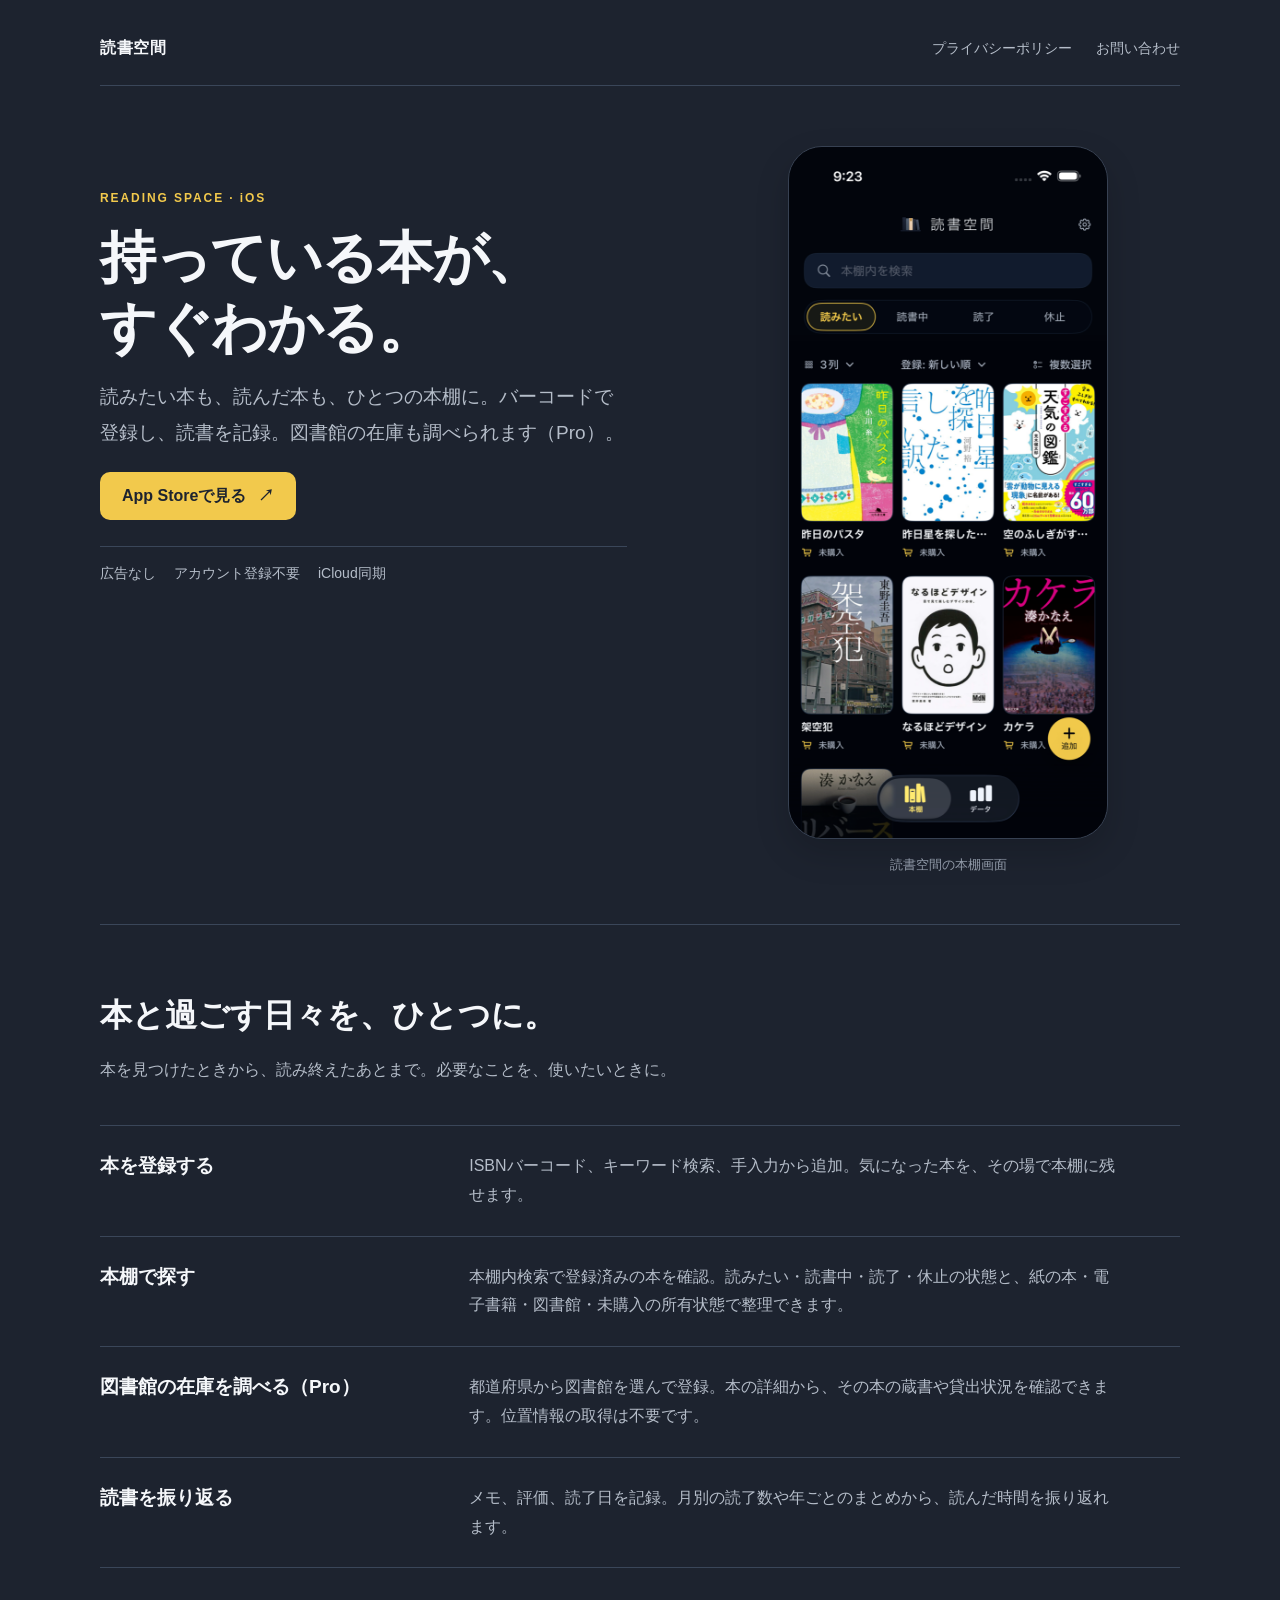
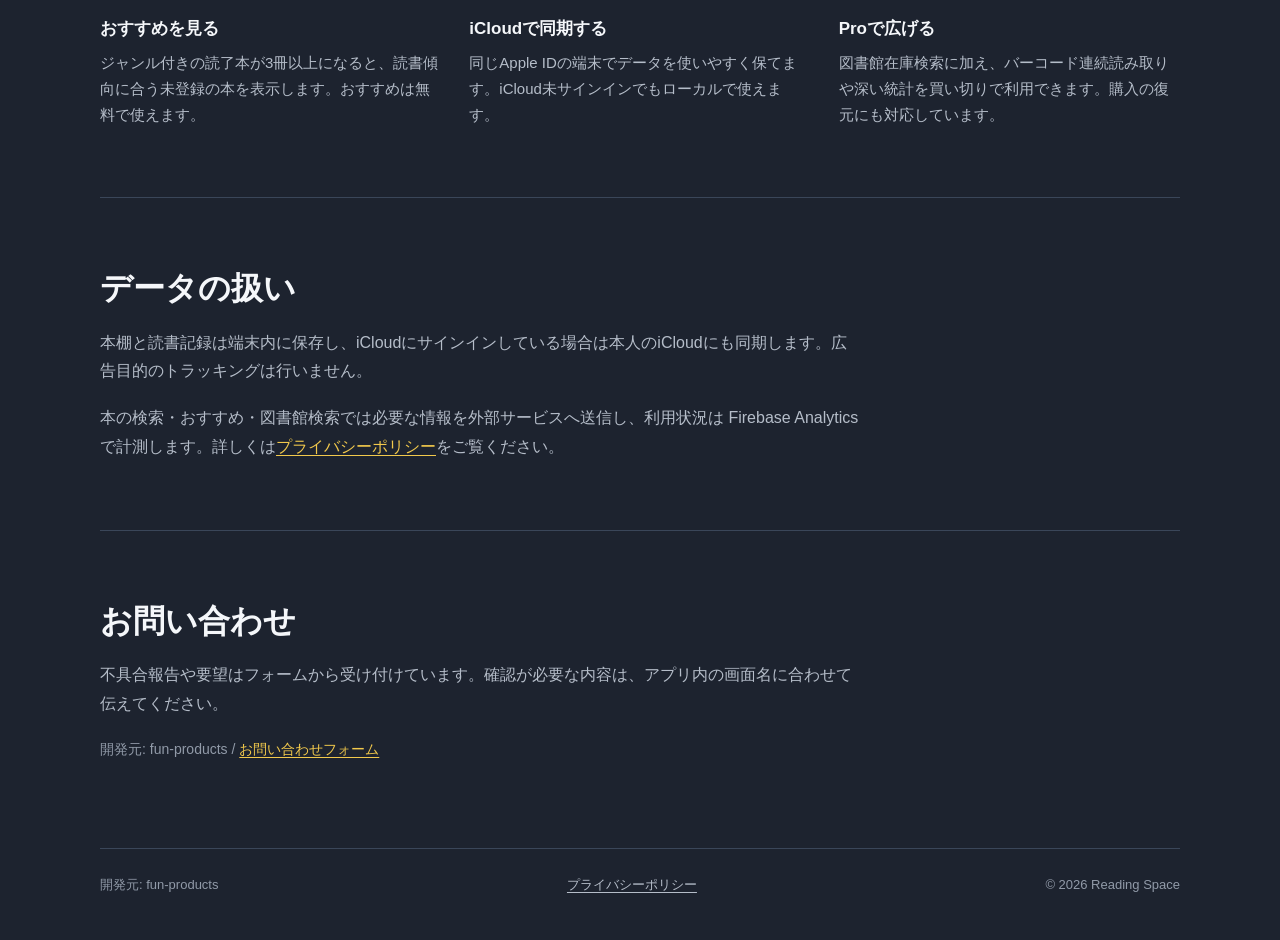
==== commit b144b331: "Refresh Reading Space app pages" ====
--- a/index.html
+++ b/index.html
@@ -5,442 +5,12 @@
   <meta name="viewport" content="width=device-width, initial-scale=1">
   <title>読書空間｜本棚と読書記録</title>
   <meta name="description" content="読書空間は、本棚管理・読書記録・データの振り返りをまとめたiOSアプリです。バーコード、キーワード、手入力で本を追加でき、iCloud同期やProの図書館在庫検索、連続読み取り、深い統計に対応します。">
-  <style>
-    :root {
-      color-scheme: dark;
-      --bg: #070a0f;
-      --bg-soft: #0d1118;
-      --surface: rgba(18, 24, 34, 0.82);
-      --surface-strong: rgba(22, 29, 41, 0.94);
-      --line: rgba(255, 255, 255, 0.08);
-      --text: #f5f7fa;
-      --muted: #aab2c0;
-      --subtle: #778190;
-      --accent: #f2c94c;
-      --accent-soft: rgba(242, 201, 76, 0.12);
-      --shadow: rgba(0, 0, 0, 0.28);
-    }
-
-    * { box-sizing: border-box; }
-
-    html {
-      background: var(--bg);
-      overflow-x: clip;
-    }
-
-    body {
-      margin: 0;
-      min-height: 100vh;
-      font-family: -apple-system, BlinkMacSystemFont, "Hiragino Sans", "Hiragino Kaku Gothic ProN", "Yu Gothic", Meiryo, sans-serif;
-      background:
-        radial-gradient(circle at 18% 8%, rgba(255, 255, 255, 0.03), transparent 26%),
-        radial-gradient(circle at 88% 2%, rgba(242, 201, 76, 0.06), transparent 24%),
-        linear-gradient(180deg, #0b0f16 0%, var(--bg) 42%, #05070b 100%);
-      color: var(--text);
-      line-height: 1.7;
-      letter-spacing: 0;
-      overflow-x: clip;
-      font-feature-settings: "ss01" 1;
-    }
-
-    a {
-      color: var(--accent);
-      text-decoration: none;
-    }
-
-    a:hover {
-      text-decoration: underline;
-    }
-
-    main {
-      width: min(1080px, calc(100% - 40px));
-      margin: 0 auto;
-      padding: 52px 0 44px;
-    }
-
-    .topline {
-      display: flex;
-      justify-content: space-between;
-      gap: 18px;
-      align-items: center;
-      margin-bottom: 32px;
-      color: var(--subtle);
-      font-size: 13px;
-    }
-
-    .topline__links {
-      display: flex;
-      gap: 18px;
-      flex-wrap: wrap;
-      justify-content: flex-end;
-    }
-
-    .hero {
-      display: grid;
-      grid-template-columns: minmax(0, 1.08fr) minmax(0, 0.92fr);
-      gap: 36px;
-      align-items: start;
-      padding-bottom: 28px;
-      border-bottom: 1px solid var(--line);
-    }
-
-    .eyebrow {
-      display: inline-flex;
-      align-items: center;
-      gap: 8px;
-      padding: 6px 12px;
-      border: 1px solid rgba(242, 201, 76, 0.24);
-      border-radius: 999px;
-      background: var(--accent-soft);
-      color: var(--accent);
-      font-size: 12px;
-      font-weight: 600;
-      letter-spacing: 0.03em;
-    }
-
-    h1 {
-      margin: 16px 0 12px;
-      font-size: clamp(40px, 5vw, 58px);
-      line-height: 1.04;
-      font-weight: 500;
-      letter-spacing: 0;
-    }
-
-    .lead {
-      margin: 0;
-      max-width: 640px;
-      color: var(--muted);
-      font-size: 18px;
-      line-height: 1.85;
-    }
-
-    .meta {
-      display: flex;
-      flex-wrap: wrap;
-      gap: 10px;
-      margin-top: 22px;
-    }
-
-    .meta span {
-      padding: 7px 11px;
-      border: 1px solid var(--line);
-      border-radius: 999px;
-      background: rgba(255, 255, 255, 0.02);
-      color: var(--text);
-      font-size: 12px;
-    }
-
-    .note {
-      margin-top: 16px;
-      color: var(--subtle);
-      font-size: 13px;
-      line-height: 1.75;
-    }
-
-    .preview {
-      padding: 18px;
-      border: 1px solid var(--line);
-      border-radius: 26px;
-      background: linear-gradient(180deg, rgba(20, 26, 36, 0.96), rgba(13, 17, 24, 0.98));
-      box-shadow: 0 24px 80px var(--shadow);
-    }
-
-    .preview__screen {
-      padding: 18px;
-      border-radius: 20px;
-      background: rgba(10, 14, 20, 0.96);
-      border: 1px solid rgba(255, 255, 255, 0.06);
-    }
-
-    .preview__bar {
-      display: flex;
-      justify-content: space-between;
-      gap: 12px;
-      align-items: center;
-      margin-bottom: 14px;
-      color: var(--muted);
-      font-size: 12px;
-    }
-
-    .preview__title {
-      color: var(--text);
-      font-weight: 600;
-    }
-
-    .shelf {
-      display: grid;
-      grid-template-columns: repeat(3, minmax(0, 1fr));
-      gap: 10px;
-    }
-
-    .book {
-      min-height: 108px;
-      padding: 12px 10px;
-      border-radius: 12px;
-      border: 1px solid rgba(255, 255, 255, 0.08);
-      background: linear-gradient(180deg, rgba(56, 68, 87, 0.95), rgba(19, 24, 35, 0.95));
-    }
-
-    .book:nth-child(2) { background: linear-gradient(180deg, rgba(106, 86, 43, 0.96), rgba(20, 23, 32, 0.95)); }
-    .book:nth-child(3) { background: linear-gradient(180deg, rgba(38, 57, 78, 0.96), rgba(17, 21, 30, 0.95)); }
-    .book:nth-child(4) { background: linear-gradient(180deg, rgba(58, 74, 94, 0.96), rgba(19, 24, 34, 0.95)); }
-    .book:nth-child(5) { background: linear-gradient(180deg, rgba(90, 70, 105, 0.96), rgba(22, 18, 29, 0.95)); }
-    .book:nth-child(6) { background: linear-gradient(180deg, rgba(52, 68, 85, 0.96), rgba(16, 20, 29, 0.95)); }
-
-    .book__line {
-      display: block;
-      width: 26px;
-      height: 3px;
-      margin-bottom: 12px;
-      border-radius: 999px;
-      background: rgba(255, 255, 255, 0.2);
-    }
-
-    .book__title {
-      margin: 0;
-      color: var(--text);
-      font-size: 13px;
-      line-height: 1.45;
-      font-weight: 600;
-    }
-
-    .book__meta {
-      margin-top: 7px;
-      color: var(--muted);
-      font-size: 11px;
-      line-height: 1.35;
-    }
-
-    .preview__stack {
-      display: grid;
-      gap: 10px;
-      margin-top: 10px;
-      grid-template-columns: repeat(3, minmax(0, 1fr));
-    }
-
-    .summary {
-      padding: 13px 14px;
-      border-radius: 14px;
-      border: 1px solid rgba(255, 255, 255, 0.06);
-      background: rgba(17, 23, 34, 0.86);
-    }
-
-    .summary__label {
-      margin-bottom: 8px;
-      color: var(--subtle);
-      font-size: 11px;
-      letter-spacing: 0.08em;
-      text-transform: uppercase;
-    }
-
-    .summary__value {
-      margin: 0;
-      color: var(--text);
-      font-size: 14px;
-      line-height: 1.55;
-      font-weight: 600;
-    }
-
-    section {
-      padding: 28px 0;
-      border-bottom: 1px solid var(--line);
-    }
-
-    .section-head {
-      display: flex;
-      align-items: baseline;
-      gap: 10px;
-      margin-bottom: 16px;
-    }
-
-    h2 {
-      margin: 0;
-      font-size: 21px;
-      line-height: 1.3;
-      font-weight: 600;
-      letter-spacing: 0;
-    }
-
-    .section-copy {
-      margin: 0;
-      max-width: 760px;
-      color: var(--muted);
-      line-height: 1.85;
-    }
-
-    .features {
-      display: grid;
-      grid-template-columns: repeat(3, minmax(0, 1fr));
-      gap: 14px;
-      margin-top: 20px;
-    }
-
-    .feature {
-      padding: 18px 0 0;
-    }
-
-    .feature__kicker {
-      display: inline-block;
-      margin-bottom: 12px;
-      padding-bottom: 7px;
-      border-bottom: 2px solid var(--accent);
-      color: var(--accent);
-      font-size: 12px;
-      font-weight: 700;
-      letter-spacing: 0.04em;
-    }
-
-    .feature h3 {
-      margin: 0 0 7px;
-      font-size: 16px;
-      line-height: 1.5;
-    }
-
-    .feature p {
-      margin: 0;
-      color: var(--muted);
-      font-size: 14px;
-      line-height: 1.8;
-    }
-
-    .split {
-      display: grid;
-      grid-template-columns: minmax(0, 1.08fr) minmax(0, 0.92fr);
-      gap: 22px;
-      align-items: start;
-      margin-top: 18px;
-    }
-
-    .list {
-      margin: 0;
-      padding: 0;
-      list-style: none;
-      display: grid;
-      gap: 10px;
-    }
-
-    .list li {
-      padding: 14px 0;
-      border-top: 1px solid rgba(255, 255, 255, 0.06);
-      color: var(--muted);
-      line-height: 1.75;
-    }
-
-    .list li:first-child {
-      border-top: 0;
-      padding-top: 0;
-    }
-
-    .list strong {
-      color: var(--text);
-      font-weight: 600;
-    }
-
-    .table {
-      width: 100%;
-      border-collapse: collapse;
-      margin-top: 18px;
-    }
-
-    .table tr {
-      border-top: 1px solid rgba(255, 255, 255, 0.06);
-    }
-
-    .table tr:first-child {
-      border-top: 0;
-    }
-
-    .table th,
-    .table td {
-      padding: 14px 0;
-      text-align: left;
-      vertical-align: top;
-      font-size: 14px;
-      line-height: 1.75;
-    }
-
-    .table th {
-      width: 180px;
-      color: var(--text);
-      font-weight: 600;
-      padding-right: 20px;
-    }
-
-    .table td {
-      color: var(--muted);
-    }
-
-    .footer {
-      display: flex;
-      justify-content: space-between;
-      gap: 16px;
-      padding-top: 22px;
-      color: var(--subtle);
-      font-size: 13px;
-      flex-wrap: wrap;
-    }
-
-    @media (max-width: 960px) {
-      .hero,
-      .split {
-        grid-template-columns: 1fr;
-      }
-
-      .features {
-        grid-template-columns: 1fr 1fr;
-      }
-
-      .table th {
-        width: 150px;
-      }
-    }
-
-    @media (max-width: 640px) {
-      main {
-        width: min(100% - 28px, 640px);
-        padding-top: 28px;
-      }
-
-      .topline {
-        flex-direction: column;
-        align-items: flex-start;
-      }
-
-      .topline__links {
-        justify-content: flex-start;
-      }
-
-      h1 {
-        font-size: 34px;
-      }
-
-      .lead {
-        font-size: 16px;
-      }
-
-      .features {
-        grid-template-columns: 1fr;
-      }
-
-      .shelf,
-      .preview__stack {
-        grid-template-columns: 1fr 1fr;
-      }
-
-      .table th {
-        width: 108px;
-      }
-
-      .footer {
-        flex-direction: column;
-      }
-    }
-  </style>
+  <link rel="stylesheet" href="./styles.css">
 </head>
 <body>
-  <main>
+  <main class="page">
     <div class="topline">
-      <div>読書空間 / iOS</div>
+      <a class="topline__brand" href="./index.html">読書空間</a>
       <div class="topline__links">
         <a href="./privacy.html">プライバシーポリシー</a>
         <a href="https://forms.gle/rgJPeCP5XkCUHqcw6" target="_blank" rel="noopener">お問い合わせ</a>
@@ -448,147 +18,75 @@
     </div>
 
     <header class="hero">
-      <div>
-        <div class="eyebrow">本棚・読書記録・データ</div>
-        <h1>読書空間</h1>
-        <p class="lead">読みたい・読書中・読了・休止を整理し、バーコード、キーワード、手入力で本をすばやく追加。iCloud同期で端末間でも使いやすく、Proで図書館在庫検索、連続読み取り、深い統計が使えます。</p>
-        <div class="meta" aria-label="アプリの特長">
-          <span>広告なし</span>
-          <span>アカウント不要</span>
-          <span>iCloud同期</span>
-          <span>ダーク表示</span>
-        </div>
-        <p class="note">読書データは端末内に保存されます。検索時のみ、必要な書誌情報を外部サービスへ問い合わせます。</p>
+      <div class="hero__copy">
+        <p class="overline">READING SPACE · iOS</p>
+        <h1><span class="hero__headline-line">持っている本が、</span><span class="hero__headline-line">すぐわかる。</span></h1>
+        <p class="lead">読みたい本も、読んだ本も、ひとつの本棚に。バーコードで登録し、読書を記録。図書館の在庫も調べられます（Pro）。</p>
+        <a class="app-store-link" href="https://apps.apple.com/jp/app/%E8%AA%AD%E6%9B%B8%E7%A9%BA%E9%96%93-%E6%9C%AC%E6%A3%9A-%E8%AA%AD%E6%9B%B8%E8%A8%98%E9%8C%B2/id6787682270" target="_blank" rel="noopener noreferrer">App Storeで見る <span aria-hidden="true">↗</span></a>
+        <ul class="hero__facts" aria-label="アプリの特長">
+          <li>広告なし</li>
+          <li>アカウント登録不要</li>
+          <li>iCloud同期</li>
+        </ul>
       </div>
 
-      <div class="preview" aria-hidden="true">
-        <div class="preview__screen">
-          <div class="preview__bar">
-            <span>本棚</span>
-            <span class="preview__title">読書空間</span>
-          </div>
-          <div class="shelf">
-            <div class="book"><span class="book__line"></span><p class="book__title">読みたい本</p><p class="book__meta">状態で整理</p></div>
-            <div class="book"><span class="book__line"></span><p class="book__title">読書中の1冊</p><p class="book__meta">メモと評価</p></div>
-            <div class="book"><span class="book__line"></span><p class="book__title">読了の記録</p><p class="book__meta">月別で振り返る</p></div>
-            <div class="book"><span class="book__line"></span><p class="book__title">図書館の本</p><p class="book__meta">所有状態で管理</p></div>
-            <div class="book"><span class="book__line"></span><p class="book__title">休止した本</p><p class="book__meta">あとで戻す</p></div>
-            <div class="book"><span class="book__line"></span><p class="book__title">おすすめ候補</p><p class="book__meta">傾向に合う本</p></div>
-          </div>
-        </div>
-
-        <div class="preview__stack">
-          <div class="summary">
-            <div class="summary__label">追加方法</div>
-            <p class="summary__value">バーコード / キーワード / 手入力</p>
-          </div>
-          <div class="summary">
-            <div class="summary__label">振り返り</div>
-            <p class="summary__value">月別の読了数、現在の状況、年間のまとめ</p>
-          </div>
-          <div class="summary">
-            <div class="summary__label">Pro</div>
-            <p class="summary__value">図書館在庫検索、連続読み取り、深い統計</p>
-          </div>
-        </div>
-      </div>
+      <figure class="hero__figure">
+        <img class="hero__image" src="./assets/bookshelf-preview.png" width="690" height="1500" alt="読書空間の本棚画面。表紙が並ぶ3列のグリッド、検索欄、読書状態の切り替えが見える" fetchpriority="high">
+        <figcaption class="hero__caption">読書空間の本棚画面</figcaption>
+      </figure>
     </header>
 
-    <section>
-      <div class="section-head">
-        <h2>できること</h2>
+    <section class="section" aria-labelledby="features-title">
+      <div class="section__intro">
+        <h2 id="features-title">本と過ごす日々を、ひとつに。</h2>
+        <p>本を見つけたときから、読み終えたあとまで。必要なことを、使いたいときに。</p>
       </div>
-      <p class="section-copy">今のアプリで実際に使える範囲を、そのまま見せる構成にしています。見た目よりも、何ができるかを短く分かりやすく整理しています。</p>
-
-      <div class="features">
+      <div class="feature-list">
         <article class="feature">
-          <div class="feature__kicker">01</div>
-          <h3>本棚を整理する</h3>
-          <p>読みたい、読書中、読了、休止の4状態と、紙の本・電子書籍・図書館・未購入の所有状態で管理できます。</p>
+          <h3>本を登録する</h3>
+          <p>ISBNバーコード、キーワード検索、手入力から追加。気になった本を、その場で本棚に残せます。</p>
         </article>
         <article class="feature">
-          <div class="feature__kicker">02</div>
-          <h3>すばやく登録する</h3>
-          <p>ISBNバーコード、キーワード検索、手入力の3つの導線から本を追加できます。検索結果からそのまま登録できます。</p>
+          <h3>本棚で探す</h3>
+          <p>本棚内検索で登録済みの本を確認。読みたい・読書中・読了・休止の状態と、紙の本・電子書籍・図書館・未購入の所有状態で整理できます。</p>
         </article>
         <article class="feature">
-          <div class="feature__kicker">03</div>
-          <h3>読書を振り返る</h3>
-          <p>月別の読了数、年ごとのまとめ、今月の状況をまとめて確認できます。月を選ぶと読了一覧も見られます。</p>
+          <h3>図書館の在庫を調べる（Pro）</h3>
+          <p>都道府県から図書館を選んで登録。本の詳細から、その本の蔵書や貸出状況を確認できます。位置情報の取得は不要です。</p>
         </article>
         <article class="feature">
-          <div class="feature__kicker">04</div>
+          <h3>読書を振り返る</h3>
+          <p>メモ、評価、読了日を記録。月別の読了数や年ごとのまとめから、読んだ時間を振り返れます。</p>
+        </article>
+      </div>
+      <div class="secondary-features">
+        <article>
           <h3>おすすめを見る</h3>
-          <p>読書傾向に合う、まだ本棚にない本を表示します。ジャンル付きの読了本が増えるほど精度が上がります。</p>
+          <p>ジャンル付きの読了本が3冊以上になると、読書傾向に合う未登録の本を表示します。おすすめは無料で使えます。</p>
         </article>
-        <article class="feature">
-          <div class="feature__kicker">05</div>
+        <article>
           <h3>iCloudで同期する</h3>
           <p>同じApple IDの端末でデータを使いやすく保てます。iCloud未サインインでもローカルで使えます。</p>
         </article>
-        <article class="feature">
-          <div class="feature__kicker">06</div>
+        <article>
           <h3>Proで広げる</h3>
-          <p>図書館在庫検索、バーコード連続読み取り、深い統計を買い切りで解放します。復元購入にも対応しています。</p>
+          <p>図書館在庫検索に加え、バーコード連続読み取りや深い統計を買い切りで利用できます。購入の復元にも対応しています。</p>
         </article>
       </div>
     </section>
 
-    <section>
-      <div class="section-head">
-        <h2>主な画面</h2>
-      </div>
-      <p class="section-copy">本棚とデータを中心に、追加・詳細・図書館・Proの流れがつながる構成です。画面名はアプリ内の表現に合わせています。</p>
-
-      <table class="table" aria-label="主な画面一覧">
-        <tr>
-          <th>本棚</th>
-          <td>検索、状態切り替え、複数選択、一括変更、追加の入り口をまとめたメイン画面です。</td>
-        </tr>
-        <tr>
-          <th>本の追加</th>
-          <td>バーコード読み取り、キーワード検索、手入力から登録できます。</td>
-        </tr>
-        <tr>
-          <th>本の詳細</th>
-          <td>メモ、評価、読了日、所有状態などを確認・編集できます。</td>
-        </tr>
-        <tr>
-          <th>データ</th>
-          <td>月別の読了数、今月の状況、年別の推移、Proの深掘りデータを表示します。</td>
-        </tr>
-        <tr>
-          <th>あなたへのおすすめ</th>
-          <td>読書傾向に合う、まだ本棚にない本を表示します。</td>
-        </tr>
-      </table>
-    </section>
-
-    <section>
-      <div class="section-head">
-        <h2>データの扱い</h2>
-      </div>
-      <div class="split">
-        <div>
-          <p class="section-copy">読書データは端末内に保存されます。広告表示や広告目的のトラッキングは行いません。利用状況の把握と品質改善には Firebase Analytics を使いますが、読書内容そのものを広告用途に使う設計にはしていません。</p>
-          <p class="note">検索時は、利用者が入力したキーワードやISBNを外部の書誌情報サービスへ送信します。表紙画像の取得に外部通信が発生する場合があります。図書館在庫検索は Pro 機能です。</p>
-        </div>
-
-        <ul class="list">
-          <li><strong>保存</strong> 本棚データ、状態、メモ、評価、読了日、表紙キャッシュ</li>
-          <li><strong>同期</strong> iCloudのprivate databaseを使用</li>
-          <li><strong>検索</strong> 楽天ブックス、Google Books、NDL Search、openBD</li>
-          <li><strong>計測</strong> Firebase Analyticsで利用状況を計測</li>
-        </ul>
+    <section class="section" aria-labelledby="privacy-title">
+      <h2 id="privacy-title">データの扱い</h2>
+      <div class="privacy-summary">
+        <p>本棚と読書記録は端末内に保存し、iCloudにサインインしている場合は本人のiCloudにも同期します。広告目的のトラッキングは行いません。</p>
+        <p>本の検索・おすすめ・図書館検索では必要な情報を外部サービスへ送信し、利用状況は Firebase Analytics で計測します。詳しくは<a href="./privacy.html">プライバシーポリシー</a>をご覧ください。</p>
       </div>
     </section>
 
-    <section>
-      <div class="section-head">
-        <h2>お問い合わせ</h2>
-      </div>
-      <p class="section-copy">不具合報告や要望はフォームから受け付けています。確認が必要な内容は、アプリ内の画面名に合わせて伝えてください。</p>
-      <p class="note">開発元: fun-products / <a href="https://forms.gle/rgJPeCP5XkCUHqcw6" target="_blank" rel="noopener">お問い合わせフォーム</a></p>
+    <section class="section" aria-labelledby="contact-title">
+      <h2 id="contact-title">お問い合わせ</h2>
+      <p>不具合報告や要望はフォームから受け付けています。確認が必要な内容は、アプリ内の画面名に合わせて伝えてください。</p>
+      <p class="small-copy">開発元: fun-products / <a href="https://forms.gle/rgJPeCP5XkCUHqcw6" target="_blank" rel="noopener">お問い合わせフォーム</a></p>
     </section>
 
     <div class="footer">
--- a/styles.css
+++ b/styles.css
@@ -0,0 +1,201 @@
+:root {
+  color-scheme: dark;
+  --bg: #1d232f;
+  --surface: #111824;
+  --line: #3a4659;
+  --text: #f5f7fa;
+  --muted: #b5bdc9;
+  --subtle: #919aa8;
+  --accent: #f2c94c;
+  --page-width: 1080px;
+  --reading-width: 760px;
+}
+
+* { box-sizing: border-box; }
+
+html { background: var(--bg); }
+
+body {
+  margin: 0;
+  min-height: 100vh;
+  background: var(--bg);
+  color: var(--text);
+  font-family: -apple-system, BlinkMacSystemFont, "Hiragino Sans", "Hiragino Kaku Gothic ProN", "Yu Gothic", Meiryo, sans-serif;
+  font-size: 16px;
+  line-height: 1.8;
+}
+
+a { color: var(--accent); text-underline-offset: 0.2em; }
+a:hover { text-decoration-thickness: 2px; }
+a:focus-visible { outline: 2px solid var(--accent); outline-offset: 4px; }
+
+.page {
+  width: min(var(--page-width), calc(100% - 48px));
+  margin: 0 auto;
+  padding: 34px 0 44px;
+}
+
+.topline {
+  display: flex;
+  align-items: center;
+  justify-content: space-between;
+  gap: 24px;
+  padding-bottom: 22px;
+  border-bottom: 1px solid var(--line);
+  font-size: 14px;
+}
+
+.topline__brand {
+  color: var(--text);
+  font-size: 16px;
+  font-weight: 600;
+  letter-spacing: 0.04em;
+  text-decoration: none;
+}
+
+.topline__links { display: flex; flex-wrap: wrap; gap: 24px; }
+.topline__links a { color: var(--muted); text-decoration: none; }
+.topline__links a:hover { color: var(--text); text-decoration: underline; }
+
+h1, h2, h3, p { margin-top: 0; }
+h1, h2, h3 { color: var(--text); }
+
+h1 {
+  margin-bottom: 24px;
+  font-size: clamp(32px, 4.5vw, 56px);
+  font-weight: 600;
+  letter-spacing: -0.025em;
+  line-height: 1.25;
+}
+
+h2 { margin-bottom: 18px; font-size: clamp(25px, 3vw, 32px); font-weight: 600; line-height: 1.4; }
+h3 { margin-bottom: 8px; font-size: 19px; font-weight: 600; line-height: 1.5; }
+p { margin-bottom: 18px; color: var(--muted); }
+
+.overline {
+  margin-bottom: 22px;
+  color: var(--accent);
+  font-size: 12px;
+  font-weight: 700;
+  letter-spacing: 0.16em;
+}
+
+.lead { max-width: 620px; font-size: 19px; line-height: 1.85; }
+.small-copy { color: var(--subtle); font-size: 14px; line-height: 1.75; }
+
+.hero {
+  display: grid;
+  grid-template-columns: minmax(0, 1fr) minmax(300px, 0.88fr);
+  align-items: start;
+  gap: clamp(36px, 7vw, 96px);
+  padding: 60px 0 48px;
+  border-bottom: 1px solid var(--line);
+}
+
+.hero__copy { max-width: 560px; padding-top: 42px; }
+.hero__headline-line { display: block; white-space: nowrap; }
+.hero__copy .overline { margin-bottom: 14px; }
+.hero__copy h1 { margin-bottom: 16px; }
+.hero__copy .lead { margin-bottom: 22px; }
+.app-store-link {
+  display: inline-flex;
+  min-height: 48px;
+  align-items: center;
+  justify-content: center;
+  gap: 12px;
+  padding: 10px 22px;
+  border-radius: 10px;
+  background: var(--accent);
+  color: var(--bg);
+  font-weight: 700;
+  text-decoration: none;
+}
+.app-store-link:hover { background: #dfb741; color: var(--bg); text-decoration: none; }
+.hero__facts {
+  display: flex;
+  flex-wrap: wrap;
+  gap: 8px 18px;
+  margin: 26px 0 0;
+  padding: 14px 0 0;
+  border-top: 1px solid var(--line);
+  color: var(--muted);
+  font-size: 14px;
+  list-style: none;
+}
+
+.hero__figure { justify-self: center; width: min(100%, 320px); margin: 0; }
+.hero__image {
+  display: block;
+  width: 100%;
+  height: auto;
+  border: 1px solid #374152;
+  border-radius: 34px;
+  background: var(--surface);
+  box-shadow: 0 14px 34px rgba(0, 0, 0, 0.16);
+}
+.hero__caption { margin-top: 14px; color: var(--subtle); font-size: 13px; text-align: center; }
+
+.section { padding: 68px 0; border-bottom: 1px solid var(--line); }
+.section > p { max-width: var(--reading-width); }
+.section__intro { max-width: 680px; }
+.section__intro p:last-child { margin-bottom: 0; }
+
+.feature-list { margin-top: 40px; border-top: 1px solid var(--line); }
+.feature {
+  display: grid;
+  grid-template-columns: minmax(180px, 0.48fr) minmax(0, 1fr);
+  gap: 28px;
+  padding: 26px 0;
+  border-bottom: 1px solid var(--line);
+}
+.feature h3, .feature p { margin-bottom: 0; }
+.feature p { max-width: 650px; }
+
+.secondary-features {
+  display: grid;
+  grid-template-columns: repeat(3, minmax(0, 1fr));
+  gap: 28px;
+  margin-top: 48px;
+}
+.secondary-features h3 { font-size: 17px; }
+.secondary-features p { margin-bottom: 0; font-size: 15px; line-height: 1.75; }
+
+.privacy-summary { max-width: var(--reading-width); }
+.privacy-summary p:last-child { margin-bottom: 0; }
+
+.footer { display: flex; justify-content: space-between; gap: 16px; flex-wrap: wrap; padding-top: 24px; color: var(--subtle); font-size: 13px; }
+.footer a { color: var(--muted); }
+
+.policy { max-width: var(--reading-width); }
+.policy__header { padding: 70px 0 42px; }
+.policy__header h1 { font-size: clamp(36px, 4.5vw, 52px); }
+.policy__updated { margin-bottom: 0; color: var(--subtle); font-size: 13px; }
+.policy section { padding: 34px 0; border-top: 1px solid var(--line); }
+.policy section h2 { margin-bottom: 16px; font-size: 23px; }
+.policy section h3 { margin: 26px 0 10px; font-size: 17px; }
+.policy section p:last-child { margin-bottom: 0; }
+.policy ul { margin: 0 0 18px; padding-left: 1.4em; color: var(--muted); }
+.policy li { margin-bottom: 8px; }
+.policy .num { display: inline-block; width: 2.3em; color: var(--accent); font-size: 14px; font-variant-numeric: tabular-nums; }
+.policy .strong { color: var(--text); font-weight: 600; }
+.policy .links { overflow-wrap: anywhere; }
+
+@media (max-width: 760px) {
+  .page { width: min(100% - 36px, 640px); padding-top: 22px; }
+  .topline { align-items: flex-start; gap: 14px; }
+  .topline__links { gap: 10px 16px; justify-content: flex-end; }
+  .hero { grid-template-columns: 1fr; gap: 26px; padding: 32px 0 48px; }
+  .hero__copy { padding-top: 0; }
+  .hero__figure { width: min(92%, 320px); }
+  .section { padding: 52px 0; }
+  .feature { grid-template-columns: 1fr; gap: 8px; }
+  .secondary-features { grid-template-columns: 1fr; gap: 24px; margin-top: 36px; }
+  .policy__header { padding: 56px 0 34px; }
+}
+
+@media (max-width: 480px) {
+  h1 { font-size: clamp(32px, 9vw, 40px); }
+  .lead { font-size: 17px; }
+  .app-store-link { width: 100%; }
+  .policy section h2 { font-size: 21px; }
+}
